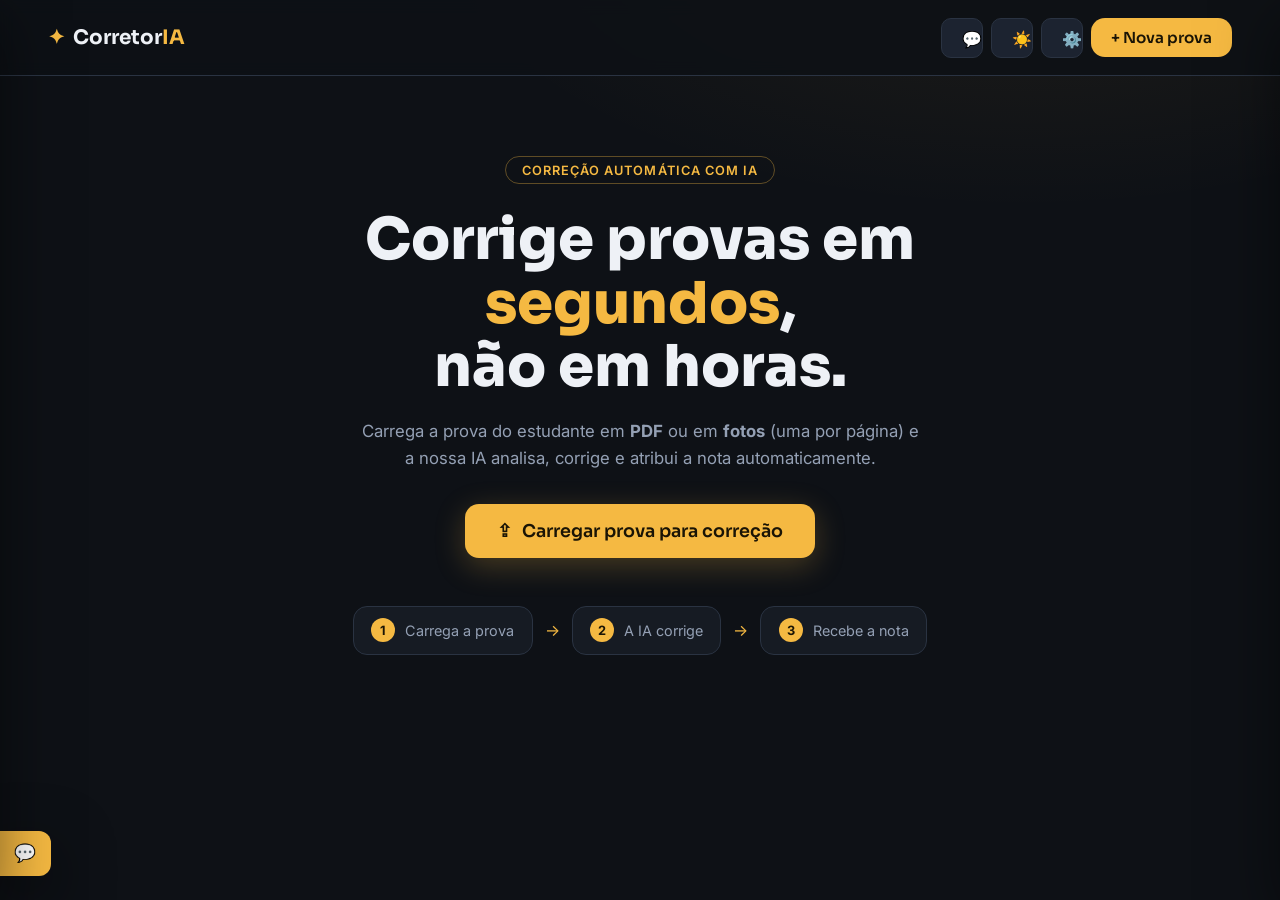
==== frontend/index.html @ 4a0c6967 "N\ao funcional" ====
<!DOCTYPE html>
<html lang="pt-BR" data-theme="dark">
<head>
<meta charset="UTF-8" />
<meta name="viewport" content="width=device-width, initial-scale=1.0" />
<title>CorretorIA — Correção de Provas com Inteligência Artificial</title>
<meta name="description" content="Sistema web com IA para correção automática de provas. Carrega provas em PDF ou fotos e recebe a correção." />
<link rel="preconnect" href="https://fonts.googleapis.com" />
<link rel="preconnect" href="https://fonts.gstatic.com" crossorigin />
<link href="https://fonts.googleapis.com/css2?family=Sora:wght@400;600;700;800&family=Inter:wght@400;500;600&display=swap" rel="stylesheet" />
<link rel="stylesheet" href="css/style.css" />
</head>
<body>

<!-- ===== CABEÇALHO ===== -->
<header class="topo">
	<div class="topo__logo">
	<span class="topo__icone">✦</span>
	<span>Corretor<strong>IA</strong></span>
	</div>
	<div class="topo__acoes">
	<button class="btn btn--icone" id="btnChat" aria-label="Abrir chat com a IA" title="Chat com a IA">💬</button>
	<button
		class="btn btn--icone"
		id="btnTema"
		aria-label="Activar modo claro"
		title="Modo claro"
		>
		☀️
	</button>

	<button class="btn btn--icone" id="btnConfig" aria-label="Abrir configurações" title="Configurações">⚙️</button>
	<button class="btn btn--primario" id="btnAbrirModalTopo">+ Nova prova</button>
	</div>
</header>


<!-- ===== HERO ===== -->
<main class="container">
	<section class="hero">
	<span class="hero__tag">Correção automática com IA</span>
	<h1>Corrige provas em <em>segundos</em>,<br />não em horas.</h1>
	<p>
		Carrega a prova do estudante em <strong>PDF</strong> ou em <strong>fotos</strong>
		(uma por página) e a nossa IA analisa, corrige e atribui a nota automaticamente.
	</p>
	<button class="btn btn--grande" id="btnAbrirModalHero">
		<span class="btn__icone">⇪</span> Carregar prova para correção
	</button>

	<div class="hero__passos">
		<div class="passo"><span>1</span> Carrega a prova</div>
		<div class="passo__seta">→</div>
		<div class="passo"><span>2</span> A IA corrige</div>
		<div class="passo__seta">→</div>
		<div class="passo"><span>3</span> Recebe a nota</div>
	</div>
	</section>

	<!-- ===== FILA DE PROVAS ===== -->
	<section class="fila" id="secFila" hidden>
	<div class="fila__topo">
		<h2>Provas em análise</h2>
		<button class="btn btn--pequeno" id="btnExportarTudo">⬇ Exportar tudo (CSV)</button>
	</div>
	<div class="fila__lista" id="listaProvas"></div>
	</section>

</main>

<!-- ===== MODAL (popup) DE CARREGAMENTO ===== -->
<div class="modal-overlay" id="modalOverlay" hidden>
	<div class="modal" role="dialog" aria-modal="true" aria-labelledby="modalTitulo">
	<button class="modal__fechar" id="btnFecharModal" aria-label="Fechar">✕</button>

	<h2 id="modalTitulo">Carregar prova</h2>
	<p class="modal__sub">Preenche os dados do estudante e anexa a prova.</p>

	<form id="formProva" novalidate>
		<!-- Dados do estudante -->
		<div class="campo">
		<label for="inputNome">Nome do estudante</label>
		<input type="text" id="inputNome" placeholder="Ex.: Bruno Sebastião" maxlength="100" required />
		<small class="campo__erro" data-erro="nome"></small>
		</div>

		<div class="campo">
		<label for="inputNumero">Número de estudante</label>
		<input type="text" id="inputNumero" placeholder="Ex.: 2026-0042" maxlength="20" required />
		<small class="campo__erro" data-erro="numero"></small>
		</div>

		<!-- Escolha do tipo de ficheiro -->
		<div class="campo">
		<span class="campo__rotulo">Formato da prova</span>
		<div class="tipo-toggle" role="radiogroup">
			<label class="tipo-toggle__opcao">
			<input type="radio" name="tipoFicheiro" value="pdf" checked />
			<span>📄 PDF</span>
			</label>
			<label class="tipo-toggle__opcao">
			<input type="radio" name="tipoFicheiro" value="foto" />
			<span>📷 Fotos</span>
			</label>
		</div>
		</div>

		<!-- Zona de upload -->
		<div class="dropzone" id="dropzone">

			<!-- Input normal -->
			<input
				type="file"
				id="inputFicheiro"
				accept="application/pdf"
				hidden
			/>

			<!-- Input da câmera -->
			<input
				type="file"
				id="inputCamera"
				accept="image/*"
				capture="environment"
				hidden
			/>

			<div class="dropzone__conteudo" id="dropzoneConteudo">

				<span class="dropzone__icone">⇪</span>

				<p id="dropzoneTexto">
					Arrasta o PDF aqui ou <u>clica para escolher</u>
				</p>

				<small id="dropzoneAjuda">1 ficheiro PDF</small>

			</div>

		</div>
		<small class="campo__erro" data-erro="ficheiro"></small>

		<!-- Pré-visualização das fotos -->
		<div class="preview-fotos" id="previewFotos"></div>

		<button type="submit" class="btn btn--primario btn--largo" id="btnSubmeter">
		Enviar para correção
		</button>
	</form>
	</div>
</div>

<!-- ===== PAINEL LATERAL ESQUERDO: CHAT COM A IA ===== -->
<aside class="chat" id="painelChat" aria-label="Chat com a IA">
	<div class="chat__topo">
	<h3>💬 Assistente IA</h3>
	<button class="chat__fechar" id="btnFecharChat" aria-label="Ocultar chat">✕</button>
	</div>
	<div class="chat__mensagens" id="chatMensagens">
	<div class="msg msg--ia">Olá! Posso ajudar-te a definir critérios, explicar notas ou rever correções. O que precisas?</div>
	</div>
	<form class="chat__form" id="chatForm">
	<input type="text" id="chatInput" placeholder="Escreve a tua mensagem…" autocomplete="off" />
	<button type="submit" class="btn btn--primario" aria-label="Enviar">➤</button>
	</form>
</aside>
<button class="chat__abrir" id="btnAbrirChat" aria-label="Mostrar chat">💬</button>

<!-- ===== PAINEL LATERAL DIREITO: CONFIGURAÇÕES ===== -->
<aside class="config" id="painelConfig" aria-label="Configurações de avaliação">
	<div class="config__topo">
	<h3>⚙️ Configurações</h3>
	<button class="config__fechar" id="btnFecharConfig" aria-label="Fechar configurações">✕</button>
	</div>

	<div class="config__grupo">
	<label for="selRigor">Nível de rigorosidade</label>
	<select id="selRigor">
		<option value="flexivel">Flexível — valoriza o raciocínio</option>
		<option value="equilibrado" selected>Equilibrado — padrão</option>
		<option value="rigoroso">Rigoroso — exige precisão</option>
		<option value="muito-rigoroso">Muito rigoroso — sem margem</option>
	</select>
	</div>

	<div class="config__grupo">
	<label for="rangeTolerancia">Tolerância a erros ortográficos: <strong id="valTolerancia">30%</strong></label>
	<input type="range" id="rangeTolerancia" min="0" max="100" step="5" value="30" />
	</div>

	<div class="config__grupo">
	<label for="inputNotaMax">Nota máxima</label>
	<input type="number" id="inputNotaMax" min="5" max="100" value="20" />
	</div>

	<div class="config__grupo">
	<span class="config__rotulo">Métricas avaliadas</span>
	<label class="check"><input type="checkbox" data-metrica="conteudo" checked /> Correção do conteúdo</label>
	<label class="check"><input type="checkbox" data-metrica="raciocinio" checked /> Raciocínio e método</label>
	<label class="check"><input type="checkbox" data-metrica="organizacao" /> Organização e estrutura</label>
	<label class="check"><input type="checkbox" data-metrica="ortografia" /> Ortografia e gramática</label>
	<label class="check"><input type="checkbox" data-metrica="caligrafia" /> Legibilidade da caligrafia</label>
	</div>

	<div class="config__grupo">
	<label for="txtCriterios">Critérios adicionais para a IA</label>
	<textarea id="txtCriterios" rows="3" placeholder="Ex.: penalizar respostas sem justificação."></textarea>
	</div>

	<button class="btn btn--primario btn--largo" id="btnGuardarConfig">Guardar configurações</button>
</aside>

<div class="painel-overlay" id="painelOverlay" hidden></div>

<!-- Notificações -->
<div class="toast" id="toast" hidden></div>

<script src="js/app.js"></script>

</body>
</html>
---- frontend/css/style.css ----
/* ============================================================
   CorretorIA — Folha de estilos
   Tema escuro/claro, acento âmbar, tipografia Sora + Inter
   ============================================================ */

/* ============================================================
   TEMA PADRÃO — DARK
   ============================================================ */

:root {
  --fundo: #0e1116;
  --fundo-2: #161b23;
  --superficie: #1c2330;
  --borda: #2a3342;
  --texto: #eef1f6;
  --texto-suave: #94a0b4;

  --acento: #f5b942;
  --acento-forte: #e09c1f;
  --acento-texto: #1a1405;

  --sucesso: #4ade80;
  --erro: #f87171;

  --brilho-fundo: rgba(245, 185, 66, 0.08);
  --topo-fundo: rgba(14, 17, 22, 0.85);
  --overlay: rgba(5, 8, 12, 0.7);
  --overlay-painel: rgba(0, 0, 0, 0.5);

  --raio: 14px;
  --sombra: 0 20px 60px rgba(0, 0, 0, 0.5);

  --transicao: 0.25s cubic-bezier(0.4, 0, 0.2, 1);
}


/* ============================================================
   TEMA — LIGHT
   ============================================================ */

[data-theme="light"] {
  --fundo: #f5f6f8;
  --fundo-2: #ffffff;
  --superficie: #eef0f4;
  --borda: #d8dce4;
  --texto: #171a21;
  --texto-suave: #667085;

  --acento: #c98200;
  --acento-forte: #a96800;
  --acento-texto: #ffffff;

  --sucesso: #16a34a;
  --erro: #dc2626;

  --brilho-fundo: rgba(245, 185, 66, 0.12);
  --topo-fundo: rgba(255, 255, 255, 0.85);
  --overlay: rgba(20, 24, 30, 0.45);
  --overlay-painel: rgba(0, 0, 0, 0.25);

  --sombra: 0 20px 60px rgba(0, 0, 0, 0.12);
}


/* ============================================================
   RESET
   ============================================================ */

* {
  margin: 0;
  padding: 0;
  box-sizing: border-box;
}


/* ============================================================
   BODY
   ============================================================ */

body {
  font-family: "Inter", system-ui, sans-serif;

  background:
    radial-gradient(
      1000px 500px at 80% -10%,
      var(--brilho-fundo),
      transparent 60%
    ),
    var(--fundo);

  color: var(--texto);
  min-height: 100vh;

  transition:
    background-color var(--transicao),
    color var(--transicao);
}

h1,
h2,
h3 {
  font-family: "Sora", sans-serif;
}


/* ============================================================
   CABEÇALHO
   ============================================================ */

.topo {
  display: flex;
  justify-content: space-between;
  align-items: center;

  padding: 1.1rem clamp(1rem, 5vw, 3rem);

  border-bottom: 1px solid var(--borda);

  backdrop-filter: blur(8px);

  position: sticky;
  top: 0;

  background: var(--topo-fundo);

  z-index: 10;

  transition:
    background-color var(--transicao),
    border-color var(--transicao);
}

.topo__logo {
  font-family: "Sora", sans-serif;
  font-size: 1.25rem;
  font-weight: 700;

  display: flex;
  align-items: center;

  gap: 0.5rem;
}

.topo__icone {
  color: var(--acento);
}

.topo__logo strong {
  color: var(--acento);
}


/* ============================================================
   BOTÕES
   ============================================================ */

.btn {
  font-family: "Sora", sans-serif;
  font-weight: 600;

  border: none;
  border-radius: var(--raio);

  cursor: pointer;

  padding: 0.65rem 1.25rem;

  font-size: 0.95rem;

  transition: var(--transicao);
}

.btn--primario {
  background: var(--acento);
  color: var(--acento-texto);
}

.btn--primario:hover {
  background: var(--acento-forte);
  transform: translateY(-2px);
}

.btn--grande {
  background: var(--acento);
  color: var(--acento-texto);

  font-size: 1.1rem;

  padding: 1rem 2rem;

  display: inline-flex;
  align-items: center;

  gap: 0.6rem;

  margin-top: 2rem;

  box-shadow: 0 8px 30px rgba(245, 185, 66, 0.25);
}

.btn--grande:hover {
  background: var(--acento-forte);
  transform: translateY(-3px);
}

.btn--largo {
  width: 100%;
  padding: 0.9rem;
  font-size: 1rem;
  margin-top: 1rem;
}

.btn:disabled {
  opacity: 0.5;
  cursor: not-allowed;
  transform: none;
}


/* ============================================================
   HERO
   ============================================================ */

.container {
  max-width: 860px;
  margin: 0 auto;
  padding: 0 1.25rem;
}

.hero {
  text-align: center;
  padding: 5rem 0 3rem;
}

.hero__tag {
  display: inline-block;

  font-size: 0.8rem;
  font-weight: 600;

  letter-spacing: 0.08em;
  text-transform: uppercase;

  color: var(--acento);

  border: 1px solid rgba(245, 185, 66, 0.35);
  border-radius: 999px;

  padding: 0.35rem 1rem;

  margin-bottom: 1.5rem;
}

.hero h1 {
  font-size: clamp(2.2rem, 6vw, 3.6rem);
  font-weight: 800;
  line-height: 1.1;
}

.hero h1 em {
  font-style: normal;
  color: var(--acento);
}

.hero p {
  color: var(--texto-suave);

  max-width: 560px;

  margin: 1.25rem auto 0;

  font-size: 1.05rem;
  line-height: 1.6;
}

.hero__passos {
  display: flex;
  justify-content: center;
  align-items: center;

  gap: 0.75rem;

  margin-top: 3rem;

  flex-wrap: wrap;
}

.passo {
  background: var(--fundo-2);

  border: 1px solid var(--borda);
  border-radius: var(--raio);

  padding: 0.7rem 1.1rem;

  font-size: 0.9rem;

  color: var(--texto-suave);

  display: flex;
  align-items: center;

  gap: 0.6rem;
}

.passo span {
  background: var(--acento);
  color: var(--acento-texto);

  font-weight: 700;

  width: 1.5rem;
  height: 1.5rem;

  border-radius: 50%;

  display: grid;
  place-items: center;

  font-size: 0.8rem;
}

.passo__seta {
  color: var(--acento);
}


/* ============================================================
   FILA DE PROVAS
   ============================================================ */

.fila {
  padding: 2rem 0 5rem;
}

.fila h2 {
  margin-bottom: 1.25rem;
  font-size: 1.4rem;
}

.fila__lista {
  display: grid;
  gap: 1rem;
}

.prova-card {
  background: var(--fundo-2);

  border: 1px solid var(--borda);
  border-radius: var(--raio);

  padding: 1.1rem 1.25rem;

  display: flex;
  align-items: center;

  gap: 1rem;

  animation: entrar 0.4s ease both;

  flex-wrap: wrap;
}

@keyframes entrar {
  from {
    opacity: 0;
    transform: translateY(12px);
  }

  to {
    opacity: 1;
    transform: translateY(0);
  }
}

.prova-card__icone {
  font-size: 1.6rem;

  background: var(--superficie);

  border-radius: 12px;

  width: 3.2rem;
  height: 3.2rem;

  display: grid;
  place-items: center;

  flex-shrink: 0;
}

.prova-card__info {
  flex: 1;
  min-width: 0;
}

.prova-card__nome {
  font-weight: 600;
}

.prova-card__meta {
  font-size: 0.82rem;

  color: var(--texto-suave);

  margin-top: 0.2rem;
}

.prova-card__estado {
  font-size: 0.8rem;
  font-weight: 600;

  padding: 0.35rem 0.9rem;

  border-radius: 999px;

  white-space: nowrap;
}

.estado--analise {
  background: rgba(245, 185, 66, 0.15);
  color: var(--acento);
}

.estado--concluido {
  background: rgba(74, 222, 128, 0.12);
  color: var(--sucesso);
}


/* ============================================================
   MODAL
   ============================================================ */

.modal-overlay {
  position: fixed;
  inset: 0;

  background: var(--overlay);

  backdrop-filter: blur(6px);

  display: grid;
  place-items: center;

  padding: 1rem;

  z-index: 100;

  animation: fadeIn 0.25s ease;
}

@keyframes fadeIn {
  from {
    opacity: 0;
  }
}

.modal {
  background: var(--fundo-2);

  border: 1px solid var(--borda);
  border-radius: 20px;

  box-shadow: var(--sombra);

  width: 100%;
  max-width: 480px;

  max-height: 90vh;

  overflow-y: auto;

  padding: 2rem;

  position: relative;

  animation:
    subir 0.3s cubic-bezier(0.34, 1.4, 0.64, 1) both;
}

@keyframes subir {
  from {
    opacity: 0;
    transform: translateY(24px) scale(0.97);
  }

  to {
    opacity: 1;
    transform: translateY(0) scale(1);
  }
}

.modal__fechar {
  position: absolute;

  top: 1rem;
  right: 1rem;

  background: var(--superficie);

  border: 1px solid var(--borda);

  color: var(--texto-suave);

  width: 2rem;
  height: 2rem;

  border-radius: 8px;

  cursor: pointer;

  transition: var(--transicao);
}

.modal__fechar:hover {
  color: var(--texto);
  border-color: var(--texto-suave);
}

.modal h2 {
  font-size: 1.4rem;
}

.modal__sub {
  color: var(--texto-suave);

  font-size: 0.9rem;

  margin: 0.4rem 0 1.5rem;
}


/* ============================================================
   CAMPOS
   ============================================================ */

.campo {
  margin-bottom: 1.1rem;
}

.campo label,
.campo__rotulo {
  display: block;

  font-size: 0.85rem;
  font-weight: 600;

  margin-bottom: 0.4rem;
}

.campo input[type="text"] {
  width: 100%;

  background: var(--superficie);

  border: 1px solid var(--borda);
  border-radius: 10px;

  color: var(--texto);

  padding: 0.75rem 1rem;

  font-size: 0.95rem;

  font-family: inherit;

  transition: var(--transicao);
}

.campo input:focus {
  outline: none;

  border-color: var(--acento);

  box-shadow:
    0 0 0 3px rgba(245, 185, 66, 0.15);
}

.campo input.invalido {
  border-color: var(--erro);
}

.campo__erro {
  display: block;

  color: var(--erro);

  font-size: 0.78rem;

  margin-top: 0.3rem;

  min-height: 1em;
}


/* ============================================================
   TOGGLE PDF / FOTOS
   ============================================================ */

.tipo-toggle {
  display: grid;

  grid-template-columns: 1fr 1fr;

  gap: 0.6rem;
}

.tipo-toggle__opcao input {
  position: absolute;
  opacity: 0;
}

.tipo-toggle__opcao span {
  display: flex;

  align-items: center;
  justify-content: center;

  gap: 0.4rem;

  padding: 0.7rem;

  border: 1px solid var(--borda);
  border-radius: 10px;

  background: var(--superficie);

  cursor: pointer;

  font-size: 0.9rem;
  font-weight: 600;

  color: var(--texto-suave);

  transition: var(--transicao);
}

.tipo-toggle__opcao input:checked + span {
  border-color: var(--acento);

  color: var(--acento);

  background: rgba(245, 185, 66, 0.1);
}


/* ============================================================
   DROPZONE
   ============================================================ */

.dropzone {
  border: 2px dashed var(--borda);

  border-radius: var(--raio);

  padding: 1.75rem 1rem;

  text-align: center;

  cursor: pointer;

  transition: var(--transicao);

  margin-bottom: 0.3rem;
}

.dropzone:hover,
.dropzone.arrastar {
  border-color: var(--acento);

  background: rgba(245, 185, 66, 0.06);
}

.dropzone__icone {
  font-size: 1.8rem;

  display: block;

  margin-bottom: 0.5rem;

  color: var(--acento);
}

.dropzone p {
  font-size: 0.92rem;
}

.dropzone small {
  color: var(--texto-suave);

  font-size: 0.78rem;
}

.dropzone__opcoes {
  display: flex;
  justify-content: center;
  gap: 1rem;
  width: 100%;
}

.dropzone__opcao {
  flex: 1;
  max-width: 220px;

  border: 1px dashed var(--borda);
  border-radius: var(--raio);

  padding: 1.25rem 1rem;

  text-align: center;
  cursor: pointer;

  transition: var(--transicao);
}

.dropzone__opcao:hover {
  border-color: var(--acento);
  background: rgba(245, 185, 66, 0.06);
}

.dropzone__opcao .dropzone__icone {
  margin-bottom: 0.5rem;
}

.dropzone__opcao p {
  margin: 0;
  font-size: 0.92rem;
}

.dropzone__opcao small {
  display: block;
  margin-top: 0.3rem;
  color: var(--texto-suave);
  font-size: 0.78rem;
}

@media (max-width: 500px) {
  .dropzone__opcoes {
    flex-direction: column;
    align-items: center;
  }

  .dropzone__opcao {
    width: 100%;
    max-width: none;
  }
}


/* ============================================================
   PRÉ-VISUALIZAÇÃO DAS FOTOS
   ============================================================ */

.preview-fotos {
  display: grid;

  grid-template-columns:
    repeat(auto-fill, minmax(80px, 1fr));

  gap: 0.6rem;

  margin-top: 0.9rem;
}

.preview-fotos__item {
  position: relative;

  border-radius: 10px;

  overflow: hidden;

  border: 1px solid var(--borda);

  aspect-ratio: 3 / 4;
}

.preview-fotos__item img {
  width: 100%;
  height: 100%;

  object-fit: cover;
}

.preview-fotos__remover {
  position: absolute;

  top: 4px;
  right: 4px;

  background: rgba(0, 0, 0, 0.7);

  color: #fff;

  border: none;

  width: 1.4rem;
  height: 1.4rem;

  border-radius: 6px;

  cursor: pointer;

  font-size: 0.75rem;
}


/* ============================================================
   TOAST
   ============================================================ */

.toast {
  position: fixed;

  bottom: 1.5rem;
  left: 50%;

  transform: translateX(-50%);

  background: var(--superficie);

  border: 1px solid var(--acento);

  color: var(--texto);

  border-radius: 12px;

  padding: 0.85rem 1.5rem;

  font-size: 0.9rem;
  font-weight: 600;

  box-shadow: var(--sombra);

  z-index: 200;

  animation: subir 0.3s ease both;
}


/* ============================================================
   PAINÉIS LATERAIS
   Chat (esquerda) e Configurações (direita)
   ============================================================ */

.topo__acoes {
  display: flex;

  align-items: center;

  gap: 0.5rem;
}

.btn--icone {
  background: var(--superficie);

  border: 1px solid var(--borda);

  color: var(--texto);

  width: 2.5rem;
  height: 2.5rem;

  border-radius: 10px;

  font-size: 1rem;

  cursor: pointer;

  transition: var(--transicao);
}

.btn--icone:hover {
  border-color: var(--acento);

  transform: translateY(-1px);
}


/* ============================================================
   OVERLAY
   ============================================================ */

.painel-overlay {
  position: fixed;

  inset: 0;

  background: var(--overlay-painel);

  z-index: 140;
}


/* ============================================================
   CHAT LATERAL ESQUERDO
   ============================================================ */

.chat {
  position: fixed;

  top: 0;
  left: 0;

  width: 330px;
  max-width: 88vw;

  height: 100vh;

  background: var(--fundo-2);

  border-right: 1px solid var(--borda);

  display: flex;

  flex-direction: column;

  z-index: 150;

  transform: translateX(-100%);

  transition: transform var(--transicao);

  box-shadow: var(--sombra);
}

.chat.aberto {
  transform: translateX(0);
}

.chat__topo {
  display: flex;

  align-items: center;

  justify-content: space-between;

  padding: 1rem 1.1rem;

  border-bottom: 1px solid var(--borda);
}

.chat__topo h3 {
  font-size: 1rem;
}

.chat__fechar,
.config__fechar {
  background: none;

  border: none;

  color: var(--texto-suave);

  font-size: 1rem;

  cursor: pointer;
}

.chat__fechar:hover,
.config__fechar:hover {
  color: var(--acento);
}

.chat__mensagens {
  flex: 1;

  overflow-y: auto;

  padding: 1rem;

  display: flex;

  flex-direction: column;

  gap: 0.65rem;
}

.msg {
  max-width: 90%;

  padding: 0.65rem 0.85rem;

  border-radius: 12px;

  font-size: 0.87rem;

  line-height: 1.45;

  white-space: pre-wrap;
}

.msg--ia {
  background: var(--superficie);

  border: 1px solid var(--borda);

  align-self: flex-start;
}

.msg--eu {
  background: var(--acento);

  color: var(--acento-texto);

  align-self: flex-end;

  font-weight: 500;
}

.msg--escrever {
  color: var(--texto-suave);

  font-style: italic;
}

.chat__form {
  display: flex;

  gap: 0.5rem;

  padding: 0.85rem;

  border-top: 1px solid var(--borda);
}

.chat__form input {
  flex: 1;

  background: var(--superficie);

  border: 1px solid var(--borda);

  border-radius: 10px;

  color: var(--texto);

  padding: 0.6rem 0.8rem;

  font-family: inherit;

  font-size: 0.88rem;
}

.chat__form input:focus {
  outline: none;

  border-color: var(--acento);
}

.chat__form .btn {
  padding: 0.6rem 0.9rem;
}

.chat__abrir {
  position: fixed;

  left: 0;
  bottom: 1.5rem;

  background: var(--acento);

  color: var(--acento-texto);

  border: none;

  border-radius: 0 12px 12px 0;

  padding: 0.75rem 0.9rem;

  font-size: 1.1rem;

  cursor: pointer;

  z-index: 130;

  box-shadow: var(--sombra);
}

.chat__abrir[hidden] {
  display: none;
}


/* ============================================================
   CONFIGURAÇÕES — DIREITA
   ============================================================ */

.config {
  position: fixed;

  top: 0;
  right: 0;

  width: 350px;
  max-width: 90vw;

  height: 100vh;

  overflow-y: auto;

  background: var(--fundo-2);

  border-left: 1px solid var(--borda);

  padding: 1.1rem;

  z-index: 150;

  transform: translateX(100%);

  transition: transform var(--transicao);

  box-shadow: var(--sombra);
}

.config.aberto {
  transform: translateX(0);
}

.config__topo {
  display: flex;

  align-items: center;

  justify-content: space-between;

  padding-bottom: 0.9rem;

  margin-bottom: 1rem;

  border-bottom: 1px solid var(--borda);
}

.config__topo h3 {
  font-size: 1rem;
}

.config__grupo {
  margin-bottom: 1.3rem;

  display: flex;

  flex-direction: column;

  gap: 0.5rem;
}

.config__grupo > label,
.config__rotulo {
  font-size: 0.83rem;

  color: var(--texto-suave);

  font-weight: 500;
}

.config select,
.config input[type="number"],
.config textarea {
  background: var(--superficie);

  border: 1px solid var(--borda);

  border-radius: 10px;

  color: var(--texto);

  padding: 0.6rem 0.75rem;

  font-family: inherit;

  font-size: 0.88rem;

  width: 100%;

  resize: vertical;
}

.config select:focus,
.config input:focus,
.config textarea:focus {
  outline: none;

  border-color: var(--acento);
}

.config input[type="range"] {
  width: 100%;

  accent-color: var(--acento);
}

.check {
  display: flex;

  align-items: center;

  gap: 0.55rem;

  font-size: 0.87rem;

  color: var(--texto);

  cursor: pointer;
}

.check input {
  accent-color: var(--acento);

  width: 1rem;
  height: 1rem;
}


/* ============================================================
   EXPORTAÇÃO DE RESULTADOS
   ============================================================ */

.fila__topo {
  display: flex;

  align-items: center;

  justify-content: space-between;

  gap: 1rem;

  flex-wrap: wrap;

  margin-bottom: 1rem;
}

.btn--pequeno {
  background: var(--superficie);

  border: 1px solid var(--borda);

  color: var(--texto);

  border-radius: 9px;

  padding: 0.4rem 0.7rem;

  font-size: 0.78rem;

  font-weight: 600;

  cursor: pointer;

  transition: var(--transicao);
}

.btn--pequeno:hover {
  border-color: var(--acento);

  color: var(--acento);
}

.prova-card__acoes {
  display: flex;

  gap: 0.45rem;

  width: 100%;

  justify-content: flex-end;

  margin-top: 0.7rem;
}


/* ============================================================
   RESPONSIVO
   ============================================================ */

@media (max-width: 560px) {
  .modal {
    padding: 1.5rem 1.25rem;
  }

  .hero {
    padding: 3rem 0 2rem;
  }

  .prova-card {
    flex-wrap: wrap;
  }
}

@media (min-width: 1100px) {
  .painel-overlay {
    display: none;
  }
}


/* ============================================================
   HIDDEN
   ============================================================ */

[hidden] {
  display: none !important;
}


/* ============================================================
   OPÇÕES DE FOTO
   ============================================================ */

.foto-opcoes {
  display: grid;
  grid-template-columns: repeat(2, minmax(0, 1fr));
  gap: 12px;
  margin-top: 12px;
}

.foto-opcoes[hidden] {
  display: none;
}


/* Cada caixa */

.foto-opcao {
  border: 1px solid #d9dee8;
  background: #fff;
  border-radius: 14px;
  padding: 18px 14px;

  display: flex;
  flex-direction: column;
  align-items: center;
  justify-content: center;

  gap: 6px;

  cursor: pointer;

  transition:
    transform .2s ease,
    border-color .2s ease,
    background .2s ease,
    box-shadow .2s ease;
}

.foto-opcao:hover {
  border-color: #4f46e5;
  background: #f8f7ff;

  transform: translateY(-2px);

  box-shadow:
    0 8px 20px rgba(79, 70, 229, .12);
}

.foto-opcao:active {
  transform: translateY(0);
}


/* Ícone */

.foto-opcao__icone {
  font-size: 30px;
  line-height: 1;
}


/* Título */

.foto-opcao strong {
  font-size: 14px;
  color: #20242c;
}


/* Descrição */

.foto-opcao small {
  font-size: 12px;
  color: #737987;
}


/* ============================================================
   PREVIEW DAS FOTOS
   ============================================================ */

.preview-fotos {
  display: grid;

  grid-template-columns:
    repeat(auto-fill, minmax(110px, 1fr));

  gap: 10px;

  margin-top: 15px;
}


/* Cada foto */

.preview-fotos__item {
  position: relative;

  aspect-ratio: 3 / 4;

  overflow: hidden;

  border-radius: 10px;

  background: #f1f3f7;

  border: 1px solid #e0e3e9;
}


/* Imagem */

.preview-fotos__item img {
  width: 100%;
  height: 100%;

  object-fit: cover;

  display: block;
}


/* Botão remover */

.preview-fotos__remover {
  position: absolute;

  top: 6px;
  right: 6px;

  width: 28px;
  height: 28px;

  border: 0;
  border-radius: 50%;

  background: rgba(0, 0, 0, .7);
  color: #fff;

  cursor: pointer;

  display: flex;
  align-items: center;
  justify-content: center;

  font-size: 14px;
}

.preview-fotos__remover:hover {
  background: #dc2626;
}


/* ============================================================
   MOBILE
   ============================================================ */

@media (max-width: 500px) {

  .foto-opcoes {
    grid-template-columns: 1fr;
  }

  .foto-opcao {
    min-height: 90px;
  }

}
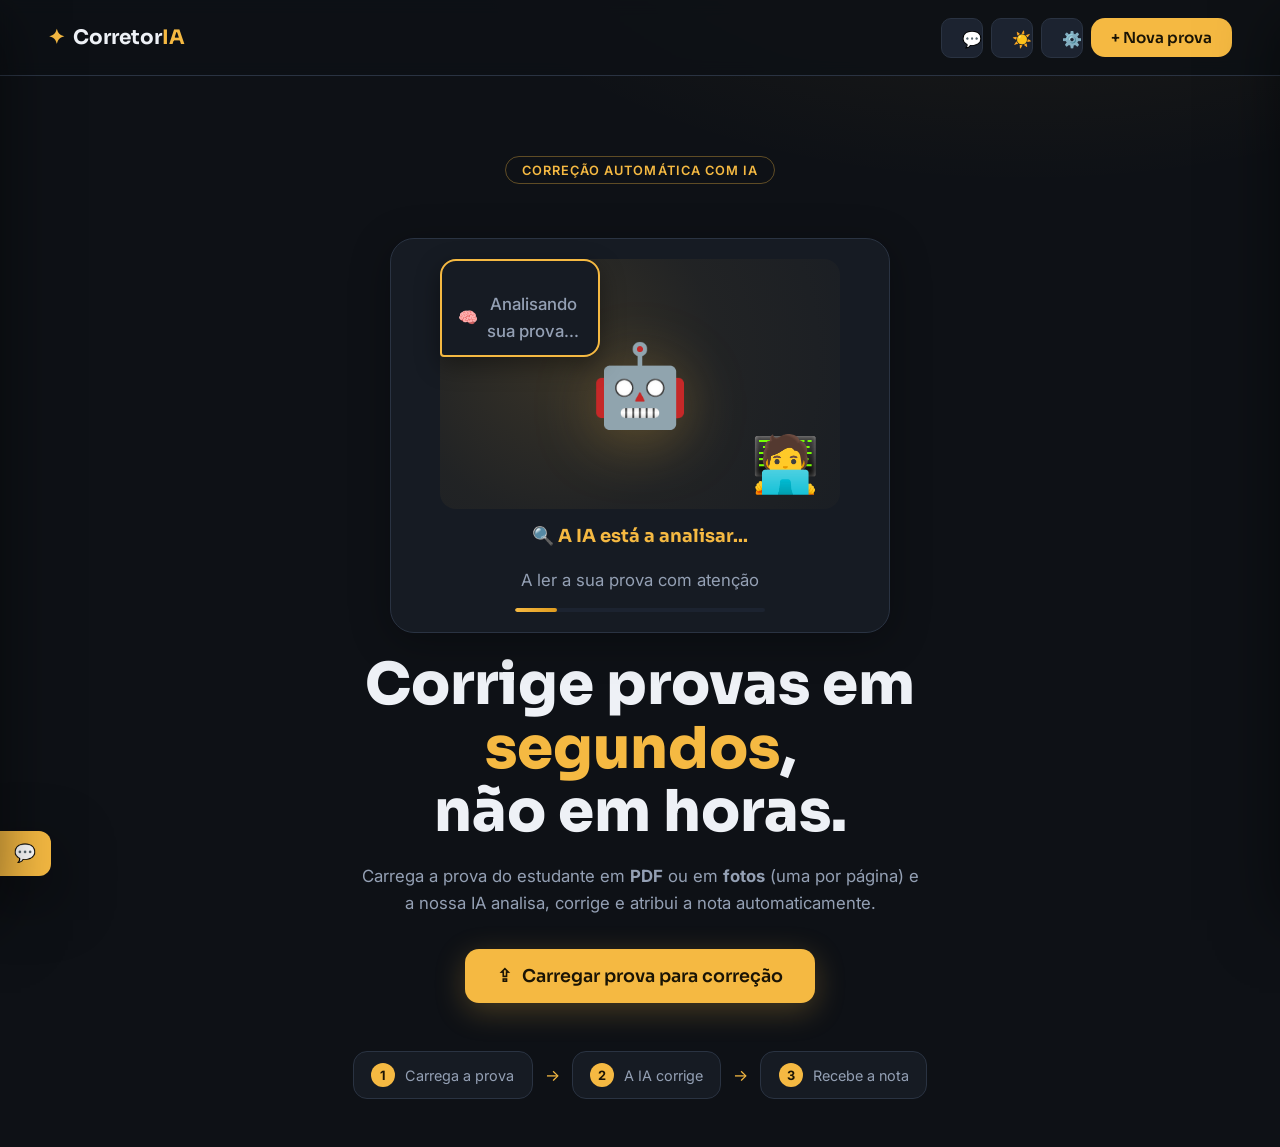
==== commit 6cf3d7b9: "Add animations in front" ====
--- a/frontend/index.html
+++ b/frontend/index.html
@@ -9,6 +9,9 @@
 <link rel="preconnect" href="https://fonts.gstatic.com" crossorigin />
 <link href="https://fonts.googleapis.com/css2?family=Sora:wght@400;600;700;800&family=Inter:wght@400;500;600&display=swap" rel="stylesheet" />
 <link rel="stylesheet" href="css/style.css" />
+<link rel="stylesheet" href="./css/animacao-ia.css" />
+<script src="./js/animacao-ia.js"></script>
+
 </head>
 <body>
 
@@ -39,6 +42,9 @@
 <main class="container">
 	<section class="hero">
 	<span class="hero__tag">Correção automática com IA</span>
+	<div id="animacaoContainer">
+		<!-- Aqui será injetada a animação -->
+    </div>
 	<h1>Corrige provas em <em>segundos</em>,<br />não em horas.</h1>
 	<p>
 		Carrega a prova do estudante em <strong>PDF</strong> ou em <strong>fotos</strong>
@@ -108,36 +114,83 @@
 		<!-- Zona de upload -->
 		<div class="dropzone" id="dropzone">
 
-			<!-- Input normal -->
-			<input
-				type="file"
-				id="inputFicheiro"
-				accept="application/pdf"
-				hidden
-			/>
-
-			<!-- Input da câmera -->
-			<input
-				type="file"
-				id="inputCamera"
-				accept="image/*"
-				capture="environment"
-				hidden
-			/>
-
-			<div class="dropzone__conteudo" id="dropzoneConteudo">
-
-				<span class="dropzone__icone">⇪</span>
-
-				<p id="dropzoneTexto">
-					Arrasta o PDF aqui ou <u>clica para escolher</u>
-				</p>
-
-				<small id="dropzoneAjuda">1 ficheiro PDF</small>
-
-			</div>
-
-		</div>
+    <input
+        type="file"
+        id="inputFicheiro"
+        accept="application/pdf"
+        hidden
+    />
+
+    <input
+        type="file"
+        id="inputCamera"
+        accept="image/*"
+        capture="environment"
+        hidden
+    />
+
+    <!-- MODO PDF -->
+    <div class="dropzone__conteudo" id="dropzonePdf">
+
+        <span class="dropzone__icone">⇪</span>
+
+        <p id="dropzoneTextoPdf">
+            Arrasta o PDF aqui ou <u>clica para escolher</u>
+        </p>
+
+        <small id="dropzoneAjudaPdf">
+            1 ficheiro PDF
+        </small>
+
+    </div>
+
+
+    <!-- MODO FOTOS -->
+    <div class="dropzone__conteudo dropzone__fotos" id="dropzoneFotos">
+
+        <div class="dropzone__opcoes">
+
+            <!-- UPLOAD -->
+            <div class="dropzone__opcao" id="opcaoUpload">
+
+                <span class="dropzone__icone">⇪</span>
+
+                <p>
+                    <strong>Carregar fotos</strong>
+                </p>
+
+                <small>
+                    Escolher da galeria
+                </small>
+
+            </div>
+
+
+            <!-- CÂMERA -->
+            <div class="dropzone__opcao" id="opcaoCamera">
+
+                <span class="dropzone__icone">📷</span>
+
+                <p>
+                    <strong>Tirar foto</strong>
+                </p>
+
+                <small>
+                    Abrir câmera
+                </small>
+
+            </div>
+
+        </div>
+
+        <small class="dropzone__ajuda" id="dropzoneAjudaFotos">
+            Várias fotos — uma por página da prova
+        </small>
+
+    </div>
+
+</div>
+
 		<small class="campo__erro" data-erro="ficheiro"></small>
 
 		<!-- Pré-visualização das fotos -->
@@ -207,6 +260,63 @@
 	<textarea id="txtCriterios" rows="3" placeholder="Ex.: penalizar respostas sem justificação."></textarea>
 	</div>
 
+	<!-- ===== CHAVE DE CORREÇÃO (GABARITO) ===== -->
+	<div class="config__grupo">
+	<span class="config__rotulo">Chave de correção (gabarito) — opcional</span>
+	<p class="config__ajuda-texto">Carrega o gabarito para a IA comparar as respostas. Aceita PDF, foto da galeria ou foto tirada na hora.</p>
+
+	<div class="tipo-toggle tipo-toggle--compacto" role="radiogroup" aria-label="Formato da chave">
+		<label class="tipo-toggle__opcao">
+		<input type="radio" name="tipoFicheiroChave" value="pdf" checked />
+		<span>📄 PDF</span>
+		</label>
+		<label class="tipo-toggle__opcao">
+		<input type="radio" name="tipoFicheiroChave" value="foto" />
+		<span>📷 Fotos</span>
+		</label>
+	</div>
+
+	<div class="dropzone dropzone--compacta" id="dropzoneChave">
+
+		<input type="file" id="inputFicheiroChave" accept="application/pdf" hidden />
+		<input type="file" id="inputCameraChave" accept="image/*" capture="environment" hidden />
+
+		<!-- MODO PDF -->
+		<div class="dropzone__conteudo" id="dropzonePdfChave">
+		<span class="dropzone__icone">⇪</span>
+		<p id="dropzoneTextoPdfChave">Arrasta o PDF da chave aqui ou <u>clica para escolher</u></p>
+		<small id="dropzoneAjudaPdfChave">1 ficheiro PDF</small>
+		</div>
+
+		<!-- MODO FOTOS -->
+		<div class="dropzone__conteudo dropzone__fotos" id="dropzoneFotosChave">
+		<div class="dropzone__opcoes">
+			<div class="dropzone__opcao" id="opcaoUploadChave">
+			<span class="dropzone__icone">⇪</span>
+			<p><strong>Carregar fotos</strong></p>
+			<small>Escolher da galeria</small>
+			</div>
+			<div class="dropzone__opcao" id="opcaoCameraChave">
+			<span class="dropzone__icone">📷</span>
+			<p><strong>Tirar foto</strong></p>
+			<small>Abrir câmera</small>
+			</div>
+		</div>
+		<small class="dropzone__ajuda" id="dropzoneAjudaFotosChave">Várias fotos — uma por página da chave</small>
+		</div>
+
+	</div>
+
+	<small class="campo__erro" data-erro="ficheiroChave"></small>
+
+	<div class="preview-fotos" id="previewFotosChave"></div>
+
+	<div class="config__chave-acoes" id="chaveAcoes" hidden>
+		<span class="config__chave-resumo" id="chaveResumo"></span>
+		<button type="button" class="btn btn--pequeno" id="btnRemoverChave">Remover chave</button>
+	</div>
+	</div>
+
 	<button class="btn btn--primario btn--largo" id="btnGuardarConfig">Guardar configurações</button>
 </aside>
 
@@ -216,6 +326,12 @@
 <div class="toast" id="toast" hidden></div>
 
 <script src="js/app.js"></script>
+    <script>
+        // Inicializa a animação no container
+        const container = document.getElementById('animacaoContainer');
+        const animacao = new AnimacaoIA(container);
+        animacao.iniciar();
+    </script>
 
 </body>
 </html>
--- a/frontend/css/style.css
+++ b/frontend/css/style.css
@@ -692,6 +692,12 @@
   font-size: 0.78rem;
 }
 
+/* Estado base: o modo Fotos só aparece quando o JS o activa
+   (evita os dois modos ficarem visíveis ao mesmo tempo) */
+.dropzone__fotos {
+  display: none;
+}
+
 .dropzone__opcoes {
   display: flex;
   justify-content: center;
@@ -1214,6 +1220,70 @@
 
 
 /* ============================================================
+   CHAVE DE CORREÇÃO (CONFIGURAÇÕES)
+   ============================================================ */
+
+.config__ajuda-texto {
+  font-size: 0.78rem;
+
+  color: var(--texto-suave);
+
+  line-height: 1.4;
+
+  margin-bottom: 0.2rem;
+}
+
+.tipo-toggle--compacto .tipo-toggle__opcao span {
+  padding: 0.5rem;
+
+  font-size: 0.82rem;
+}
+
+.dropzone--compacta {
+  padding: 1.1rem 0.75rem;
+}
+
+.dropzone--compacta .dropzone__opcao {
+  padding: 0.9rem 0.6rem;
+}
+
+.dropzone--compacta .preview-fotos {
+  margin-top: 0.6rem;
+}
+
+.config__chave-acoes {
+  display: flex;
+
+  align-items: center;
+
+  justify-content: space-between;
+
+  gap: 0.6rem;
+
+  margin-top: 0.6rem;
+
+  padding: 0.6rem 0.75rem;
+
+  background: var(--superficie);
+
+  border: 1px solid var(--borda);
+  border-radius: 10px;
+}
+
+.config__chave-resumo {
+  font-size: 0.8rem;
+
+  color: var(--texto);
+
+  overflow: hidden;
+
+  text-overflow: ellipsis;
+
+  white-space: nowrap;
+}
+
+
+/* ============================================================
    EXPORTAÇÃO DE RESULTADOS
    ============================================================ */
 
@@ -1460,6 +1530,102 @@
 
 
 /* ============================================================
+   CÂMERA NO DESKTOP (captura ao vivo)
+   ============================================================ */
+
+.camera-overlay {
+  position: fixed;
+  inset: 0;
+
+  z-index: 9999;
+
+  background: #000;
+
+  display: flex;
+  align-items: center;
+  justify-content: center;
+}
+
+.camera-overlay__video {
+  width: 100%;
+  height: 100%;
+
+  object-fit: cover;
+}
+
+.camera-overlay__barra {
+  position: fixed;
+
+  left: 0;
+  right: 0;
+  bottom: 0;
+
+  display: flex;
+  align-items: center;
+  justify-content: center;
+
+  gap: 1rem;
+
+  padding: 1.25rem 1rem calc(1.25rem + env(safe-area-inset-bottom, 0px));
+
+  background: linear-gradient(to top, rgba(0, 0, 0, 0.75), transparent);
+}
+
+.camera-overlay__contador {
+  color: #fff;
+
+  font-size: 0.85rem;
+  font-weight: 600;
+
+  background: rgba(0, 0, 0, 0.5);
+
+  padding: 0.4rem 0.8rem;
+
+  border-radius: 999px;
+}
+
+.camera-overlay__capturar {
+  background: #f5b942;
+  color: #1a1405;
+
+  border: none;
+  border-radius: 999px;
+
+  padding: 0.85rem 1.6rem;
+
+  font-size: 1rem;
+  font-weight: 700;
+
+  cursor: pointer;
+
+  box-shadow: 0 4px 20px rgba(0, 0, 0, 0.4);
+}
+
+.camera-overlay__capturar:hover {
+  background: #e09c1f;
+}
+
+.camera-overlay__fechar {
+  background: rgba(0, 0, 0, 0.6);
+  color: #fff;
+
+  border: none;
+  border-radius: 999px;
+
+  padding: 0.7rem 1.2rem;
+
+  font-size: 0.9rem;
+  font-weight: 600;
+
+  cursor: pointer;
+}
+
+.camera-overlay__fechar:hover {
+  background: rgba(0, 0, 0, 0.85);
+}
+
+
+/* ============================================================
    MOBILE
    ============================================================ */
 
@@ -1474,3 +1640,43 @@
   }
 
 }
+
+
+/* ============================================================
+   CENTRALIZAÇÃO DA ANIMAÇÃO IA
+   ============================================================ */
+
+/* Container principal da animação - centralização completa */
+#animacaoContainer {
+    display: flex;
+    justify-content: center;
+    align-items: center;
+    width: 100%;
+    max-width: 600px;
+    margin: 30px auto;
+    padding: 0 16px;
+    min-height: 320px;
+}
+
+/* Alternativa: Se quiser dentro do hero */
+.hero #animacaoContainer {
+    margin: 30px auto 20px;
+    justify-content: center;
+}
+
+/* Para mobile */
+@media (max-width: 768px) {
+    #animacaoContainer {
+        min-height: 280px;
+        margin: 20px auto;
+        padding: 0 12px;
+    }
+}
+
+@media (max-width: 480px) {
+    #animacaoContainer {
+        min-height: 240px;
+        margin: 15px auto;
+        padding: 0 8px;
+    }
+}
--- a/frontend/css/animacao-ia.css
+++ b/frontend/css/animacao-ia.css
@@ -0,0 +1,322 @@
+/* ============================================================
+   ANIMAÇÃO IA AJUDANDO HUMANO
+   ============================================================ */
+
+.animacao-wrapper {
+    max-width: 600px;
+    margin: 0 auto;
+    padding: 20px;
+    display: flex;
+    justify-content: center;
+    align-items: center;
+}
+
+.animacao-ia {
+    display: flex;
+    flex-direction: column;
+    align-items: center;
+    justify-content: center;
+    min-height: 350px;
+    width: 100%;
+    max-width: 500px;
+    padding: 20px;
+    position: relative;
+    border-radius: 24px;
+    background: var(--fundo-2, #161b23);
+    border: 1px solid var(--borda, #2a3342);
+    box-shadow: 0 8px 40px rgba(0, 0, 0, 0.3);
+    overflow: hidden;
+    transition: all var(--transicao, 0.3s ease);
+}
+
+.animacao-ia:hover {
+    border-color: var(--acento, #f5b942);
+    box-shadow: 0 8px 50px rgba(245, 185, 66, 0.15);
+}
+
+/* Cena principal */
+.animacao-ia__cena {
+    position: relative;
+    width: 100%;
+    max-width: 400px;
+    aspect-ratio: 16/10;
+    display: flex;
+    align-items: center;
+    justify-content: center;
+}
+
+/* Fundo com gradiente animado */
+.animacao-ia__fundo {
+    position: absolute;
+    inset: 0;
+    border-radius: 16px;
+    background: radial-gradient(circle at 30% 40%,
+        rgba(245, 185, 66, 0.15) 0%,
+        rgba(245, 185, 66, 0.05) 50%,
+        rgba(245, 185, 66, 0.02) 100%
+    );
+    animation: fundoPulsar 4s ease-in-out infinite;
+}
+
+@keyframes fundoPulsar {
+    0%, 100% { opacity: 0.6; transform: scale(1); }
+    50% { opacity: 1; transform: scale(1.03); }
+}
+
+/* Ícone da IA (Robô) */
+.animacao-ia__ia {
+    position: relative;
+    z-index: 2;
+    font-size: 80px;
+    animation: iaFlutuar 3s ease-in-out infinite;
+    filter: drop-shadow(0 10px 30px rgba(245, 185, 66, 0.3));
+    cursor: default;
+    transition: transform 0.3s ease;
+}
+
+.animacao-ia__ia:hover {
+    transform: scale(1.15) rotate(-5deg) !important;
+}
+
+@keyframes iaFlutuar {
+    0%, 100% { transform: translateY(0px) rotate(-3deg); }
+    50% { transform: translateY(-12px) rotate(3deg); }
+}
+
+/* Ícone do Humano */
+.animacao-ia__humano {
+    position: absolute;
+    z-index: 3;
+    font-size: 55px;
+    bottom: 5%;
+    right: 5%;
+    animation: humanoFlutuar 2.8s ease-in-out infinite;
+    cursor: default;
+    transition: transform 0.3s ease;
+}
+
+.animacao-ia__humano:hover {
+    transform: scale(1.15) !important;
+}
+
+@keyframes humanoFlutuar {
+    0%, 100% { transform: translateY(0px) scale(1); }
+    50% { transform: translateY(-8px) scale(1.05); }
+}
+
+/* Bolha de diálogo */
+.animacao-ia__bolha {
+    position: absolute;
+    z-index: 4;
+    top: 0%;
+    left: 0%;
+    background: var(--fundo-2, #161b23);
+    border: 2px solid var(--acento, #f5b942);
+    border-radius: 16px 16px 16px 4px;
+    padding: 10px 16px;
+    max-width: 160px;
+    box-shadow: 0 8px 25px rgba(0, 0, 0, 0.4);
+    animation: bolhaAparecer 0.6s ease-out both;
+    min-height: 50px;
+    display: flex;
+    align-items: center;
+}
+
+.animacao-ia__bolha-texto {
+    font-family: "Inter", system-ui, sans-serif;
+    font-size: 13px;
+    font-weight: 500;
+    color: var(--texto, #eef1f6);
+    margin: 0;
+    line-height: 1.4;
+    display: flex;
+    align-items: center;
+    gap: 6px;
+}
+
+.animacao-ia__bolha-emoji {
+    font-size: 16px;
+    flex-shrink: 0;
+}
+
+@keyframes bolhaAparecer {
+    0% { opacity: 0; transform: scale(0.8) translateY(10px); }
+    100% { opacity: 1; transform: scale(1) translateY(0); }
+}
+
+/* Partículas */
+.animacao-ia__particulas {
+    position: absolute;
+    inset: 0;
+    z-index: 1;
+    pointer-events: none;
+    overflow: hidden;
+}
+
+.particula {
+    position: absolute;
+    width: 6px;
+    height: 6px;
+    border-radius: 50%;
+    background: var(--acento, #f5b942);
+    opacity: 0;
+    animation: particulaVoar 3.5s ease-in-out infinite;
+}
+
+.particula:nth-child(1) { left: 5%; animation-delay: 0s; top: 20%; }
+.particula:nth-child(2) { left: 20%; animation-delay: 0.6s; top: 10%; }
+.particula:nth-child(3) { left: 35%; animation-delay: 1.2s; top: 30%; }
+.particula:nth-child(4) { left: 50%; animation-delay: 0.3s; top: 5%; }
+.particula:nth-child(5) { left: 65%; animation-delay: 0.9s; top: 25%; }
+.particula:nth-child(6) { left: 80%; animation-delay: 1.5s; top: 15%; }
+.particula:nth-child(7) { left: 10%; animation-delay: 0.4s; top: 40%; }
+.particula:nth-child(8) { left: 45%; animation-delay: 1.8s; top: 35%; }
+.particula:nth-child(9) { left: 70%; animation-delay: 0.7s; top: 45%; }
+.particula:nth-child(10) { left: 90%; animation-delay: 1.1s; top: 20%; }
+
+@keyframes particulaVoar {
+    0% {
+        opacity: 0;
+        transform: translateY(20px) scale(0.5) rotate(0deg);
+    }
+    30% {
+        opacity: 1;
+        transform: translateY(-10px) scale(1) rotate(45deg);
+    }
+    70% {
+        opacity: 1;
+        transform: translateY(-40px) scale(1.2) rotate(90deg);
+    }
+    100% {
+        opacity: 0;
+        transform: translateY(-70px) scale(0.8) rotate(135deg);
+    }
+}
+
+/* Mensagem principal */
+.animacao-ia__mensagem {
+    margin-top: 16px;
+    text-align: center;
+    z-index: 5;
+    position: relative;
+    width: 100%;
+}
+
+.animacao-ia__titulo {
+    font-family: "Sora", sans-serif;
+    font-size: 18px;
+    font-weight: 700;
+    color: var(--acento, #f5b942);
+    margin: 0 0 2px 0;
+    animation: tituloPulsar 2.5s ease-in-out infinite;
+}
+
+@keyframes tituloPulsar {
+    0%, 100% { opacity: 1; transform: scale(1); }
+    50% { opacity: 0.85; transform: scale(1.02); }
+}
+
+.animacao-ia__subtitulo {
+    font-family: "Inter", system-ui, sans-serif;
+    font-size: 13px;
+    font-weight: 400;
+    color: var(--texto-suave, #94a0b4);
+    margin: 0;
+}
+
+/* Barra de progresso */
+.animacao-ia__progresso {
+    width: 80%;
+    max-width: 250px;
+    height: 4px;
+    background: var(--superficie, #1c2330);
+    border-radius: 4px;
+    margin-top: 14px;
+    overflow: hidden;
+    position: relative;
+}
+
+.animacao-ia__progresso-bar {
+    height: 100%;
+    width: 0%;
+    background: linear-gradient(90deg, var(--acento, #f5b942), var(--acento-forte, #e09c1f));
+    border-radius: 4px;
+    animation: progressoCarregar 5s ease-in-out infinite;
+}
+
+@keyframes progressoCarregar {
+    0% { width: 0%; }
+    40% { width: 45%; }
+    70% { width: 75%; }
+    100% { width: 100%; }
+}
+
+/* Versão compacta para integração */
+.animacao-ia--compacto {
+    min-height: 200px;
+    padding: 15px;
+}
+
+.animacao-ia--compacto .animacao-ia__ia {
+    font-size: 50px;
+}
+
+.animacao-ia--compacto .animacao-ia__humano {
+    font-size: 35px;
+    bottom: 2%;
+    right: 2%;
+}
+
+.animacao-ia--compacto .animacao-ia__bolha {
+    max-width: 120px;
+    padding: 6px 12px;
+    min-height: 35px;
+}
+
+.animacao-ia--compacto .animacao-ia__bolha-texto {
+    font-size: 11px;
+}
+
+.animacao-ia--compacto .animacao-ia__titulo {
+    font-size: 14px;
+}
+
+.animacao-ia--compacto .animacao-ia__subtitulo {
+    font-size: 11px;
+}
+
+/* Responsivo */
+@media (max-width: 600px) {
+    .animacao-ia {
+        min-height: 280px;
+        padding: 15px;
+    }
+    .animacao-ia__ia { font-size: 60px; }
+    .animacao-ia__humano { font-size: 40px; bottom: 2%; right: 2%; }
+    .animacao-ia__bolha {
+        max-width: 120px;
+        padding: 8px 12px;
+        min-height: 40px;
+    }
+    .animacao-ia__bolha-texto { font-size: 11px; }
+    .animacao-ia__titulo { font-size: 15px; }
+    .animacao-ia__subtitulo { font-size: 11px; }
+}
+
+@media (max-width: 400px) {
+    .animacao-ia {
+        min-height: 220px;
+        padding: 10px;
+    }
+    .animacao-ia__ia { font-size: 45px; }
+    .animacao-ia__humano { font-size: 30px; }
+    .animacao-ia__bolha {
+        max-width: 90px;
+        padding: 4px 8px;
+        min-height: 30px;
+    }
+    .animacao-ia__bolha-texto { font-size: 9px; }
+    .animacao-ia__cena { aspect-ratio: 4/3; }
+    .animacao-ia__titulo { font-size: 13px; }
+    .animacao-ia__subtitulo { font-size: 10px; }
+}
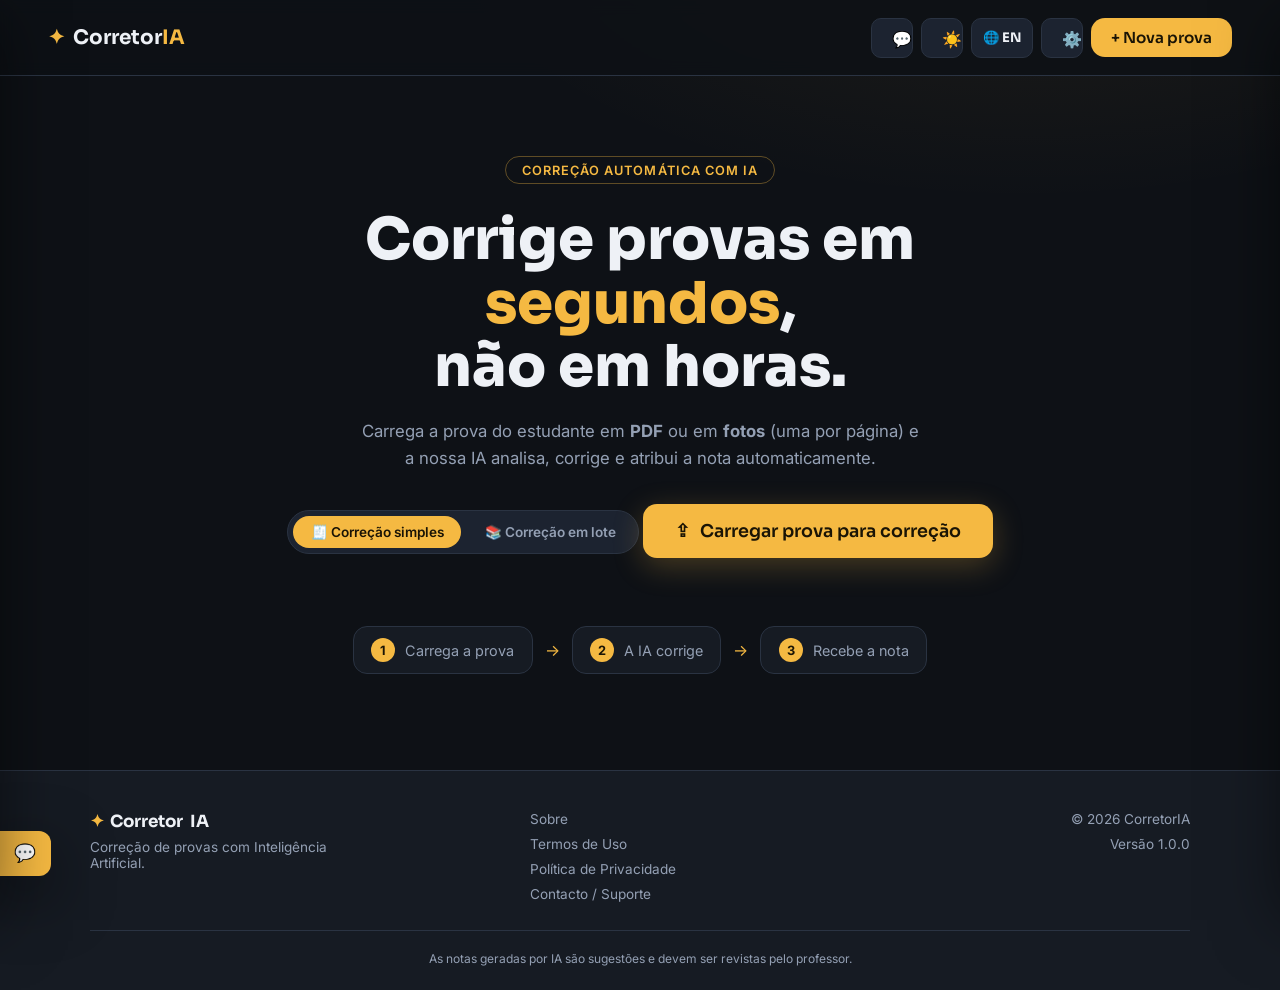
==== commit 71bded28: "Add a branch extra implamentations language and rodape" ====
--- a/frontend/index.html
+++ b/frontend/index.html
@@ -9,9 +9,6 @@
 <link rel="preconnect" href="https://fonts.gstatic.com" crossorigin />
 <link href="https://fonts.googleapis.com/css2?family=Sora:wght@400;600;700;800&family=Inter:wght@400;500;600&display=swap" rel="stylesheet" />
 <link rel="stylesheet" href="css/style.css" />
-<link rel="stylesheet" href="./css/animacao-ia.css" />
-<script src="./js/animacao-ia.js"></script>
-
 </head>
 <body>
 
@@ -22,7 +19,7 @@
 	<span>Corretor<strong>IA</strong></span>
 	</div>
 	<div class="topo__acoes">
-	<button class="btn btn--icone" id="btnChat" aria-label="Abrir chat com a IA" title="Chat com a IA">💬</button>
+	<button class="btn btn--icone" id="btnChat" data-i18n-aria="headerChatAria" data-i18n-title="headerChatTitle" aria-label="Abrir chat com a IA" title="Chat com a IA">💬</button>
 	<button
 		class="btn btn--icone"
 		id="btnTema"
@@ -32,8 +29,10 @@
 		☀️
 	</button>
 
-	<button class="btn btn--icone" id="btnConfig" aria-label="Abrir configurações" title="Configurações">⚙️</button>
-	<button class="btn btn--primario" id="btnAbrirModalTopo">+ Nova prova</button>
+	<button class="btn btn--icone" id="btnIdioma" aria-label="Mudar idioma" title="Switch to English">🌐 EN</button>
+
+	<button class="btn btn--icone" id="btnConfig" data-i18n-aria="headerConfigAria" data-i18n-title="headerConfigTitle" aria-label="Abrir configurações" title="Configurações">⚙️</button>
+	<button class="btn btn--primario" id="btnAbrirModalTopo" data-i18n="headerNovaProva">+ Nova prova</button>
 	</div>
 </header>
 
@@ -41,72 +40,102 @@
 <!-- ===== HERO ===== -->
 <main class="container">
 	<section class="hero">
-	<span class="hero__tag">Correção automática com IA</span>
-	<div id="animacaoContainer">
-		<!-- Aqui será injetada a animação -->
-    </div>
-	<h1>Corrige provas em <em>segundos</em>,<br />não em horas.</h1>
-	<p>
+	<span class="hero__tag" data-i18n="heroTag">Correção automática com IA</span>
+	<h1 data-i18n="heroTituloHtml" data-i18n-html="true">Corrige provas em <em>segundos</em>,<br />não em horas.</h1>
+	<p data-i18n="heroParagrafoHtml" data-i18n-html="true">
 		Carrega a prova do estudante em <strong>PDF</strong> ou em <strong>fotos</strong>
 		(uma por página) e a nossa IA analisa, corrige e atribui a nota automaticamente.
 	</p>
+
+	<!-- ===== MODO: CORREÇÃO SIMPLES vs LOTE ===== -->
+	<div class="modo-corretor" role="radiogroup" aria-label="Modo de correção">
+		<button type="button" class="modo-corretor__opcao ativo" id="btnModoSimples" data-i18n="modoSimples">🧾 Correção simples</button>
+		<button type="button" class="modo-corretor__opcao" id="btnModoLote" data-i18n="modoLote">📚 Correção em lote</button>
+	</div>
+
 	<button class="btn btn--grande" id="btnAbrirModalHero">
-		<span class="btn__icone">⇪</span> Carregar prova para correção
+		<span class="btn__icone">⇪</span> <span id="textoBotaoHero" data-i18n="heroBotaoSimples">Carregar prova para correção</span>
 	</button>
 
 	<div class="hero__passos">
-		<div class="passo"><span>1</span> Carrega a prova</div>
+		<div class="passo"><span>1</span> <span data-i18n="passo1">Carrega a prova</span></div>
 		<div class="passo__seta">→</div>
-		<div class="passo"><span>2</span> A IA corrige</div>
+		<div class="passo"><span>2</span> <span data-i18n="passo2">A IA corrige</span></div>
 		<div class="passo__seta">→</div>
-		<div class="passo"><span>3</span> Recebe a nota</div>
+		<div class="passo"><span>3</span> <span data-i18n="passo3">Recebe a nota</span></div>
 	</div>
 	</section>
 
 	<!-- ===== FILA DE PROVAS ===== -->
 	<section class="fila" id="secFila" hidden>
 	<div class="fila__topo">
-		<h2>Provas em análise</h2>
-		<button class="btn btn--pequeno" id="btnExportarTudo">⬇ Exportar tudo (CSV)</button>
+		<h2 data-i18n="filaTitulo">Provas em análise</h2>
+		<button class="btn btn--pequeno" id="btnExportarTudo" data-i18n="filaExportar">⬇ Exportar tudo (CSV)</button>
 	</div>
 	<div class="fila__lista" id="listaProvas"></div>
 	</section>
 
 </main>
 
-<!-- ===== MODAL (popup) DE CARREGAMENTO ===== -->
+<!-- ===== RODAPÉ ===== -->
+<footer class="rodape">
+	<div class="rodape__conteudo">
+		<div class="rodape__marca">
+			<div class="rodape__logo"><span class="topo__icone">✦</span> Corretor<strong>IA</strong></div>
+			<p data-i18n="rodapeSlogan">Correção de provas com Inteligência Artificial.</p>
+		</div>
+
+		<nav class="rodape__links" aria-label="Links do rodapé">
+			<a href="#" data-i18n="rodapeSobre">Sobre</a>
+			<a href="#" data-i18n="rodapeTermos">Termos de Uso</a>
+			<a href="#" data-i18n="rodapePrivacidade">Política de Privacidade</a>
+			<a href="#" data-i18n="rodapeContacto">Contacto / Suporte</a>
+		</nav>
+
+		<div class="rodape__meta">
+			<span>© <span id="rodapeAno">2026</span> CorretorIA</span>
+			<span data-i18n="rodapeVersao">Versão 1.0.0</span>
+		</div>
+	</div>
+
+	<p class="rodape__aviso" data-i18n="rodapeAviso">
+		As notas geradas por IA são sugestões e devem ser revistas pelo professor.
+	</p>
+</footer>
+
+<!-- ===== MODAL (popup) DE CARREGAMENTO — CORREÇÃO SIMPLES ===== -->
 <div class="modal-overlay" id="modalOverlay" hidden>
 	<div class="modal" role="dialog" aria-modal="true" aria-labelledby="modalTitulo">
 	<button class="modal__fechar" id="btnFecharModal" aria-label="Fechar">✕</button>
 
-	<h2 id="modalTitulo">Carregar prova</h2>
-	<p class="modal__sub">Preenche os dados do estudante e anexa a prova.</p>
+	<h2 id="modalTitulo" data-i18n="modalTitulo">Carregar prova</h2>
+	<p class="modal__sub" data-i18n="modalSub">Preenche os dados do estudante e anexa a prova.</p>
 
 	<form id="formProva" novalidate>
 		<!-- Dados do estudante -->
 		<div class="campo">
-		<label for="inputNome">Nome do estudante</label>
-		<input type="text" id="inputNome" placeholder="Ex.: Bruno Sebastião" maxlength="100" required />
+		<label for="inputNome" data-i18n="labelNome">Nome do estudante</label>
+		<input type="text" id="inputNome" placeholder="Ex.: Bruno Sebastião" data-i18n-placeholder="placeholderNome" maxlength="100" required />
 		<small class="campo__erro" data-erro="nome"></small>
 		</div>
 
 		<div class="campo">
-		<label for="inputNumero">Número de estudante</label>
-		<input type="text" id="inputNumero" placeholder="Ex.: 2026-0042" maxlength="20" required />
+		<label for="inputNumero" data-i18n="labelNumero">Número de estudante</label>
+		<input type="text" id="inputNumero" placeholder="Ex.: 2026-0042" data-i18n-placeholder="placeholderNumero" maxlength="20" required />
 		<small class="campo__erro" data-erro="numero"></small>
 		</div>
 
 		<!-- Escolha do tipo de ficheiro -->
 		<div class="campo">
-		<span class="campo__rotulo">Formato da prova</span>
+		<span class="campo__rotulo" data-i18n="labelFormato">Formato da prova</span>
 		<div class="tipo-toggle" role="radiogroup">
 			<label class="tipo-toggle__opcao">
 			<input type="radio" name="tipoFicheiro" value="pdf" checked />
-			<span>📄 PDF</span>
+			<span data-i18n="optPdf">📄 PDF</span>
 			</label>
 			<label class="tipo-toggle__opcao">
 			<input type="radio" name="tipoFicheiro" value="foto" />
-			<span>📷 Fotos</span>
+			<span data-i18n="optFoto">📷 Fotos</span>
 			</label>
 		</div>
 		</div>
@@ -134,11 +163,11 @@
 
         <span class="dropzone__icone">⇪</span>
 
-        <p id="dropzoneTextoPdf">
+        <p id="dropzoneTextoPdf" data-i18n="dzPdfTexto" data-i18n-html="true">
             Arrasta o PDF aqui ou <u>clica para escolher</u>
         </p>
 
-        <small id="dropzoneAjudaPdf">
+        <small id="dropzoneAjudaPdf" data-i18n="dzPdfAjuda">
             1 ficheiro PDF
         </small>
 
@@ -156,10 +185,10 @@
                 <span class="dropzone__icone">⇪</span>
 
                 <p>
-                    <strong>Carregar fotos</strong>
+                    <strong data-i18n="dzFotosCarregar">Carregar fotos</strong>
                 </p>
 
-                <small>
+                <small data-i18n="dzFotosGaleria">
                     Escolher da galeria
                 </small>
 
@@ -172,10 +201,10 @@
                 <span class="dropzone__icone">📷</span>
 
                 <p>
-                    <strong>Tirar foto</strong>
+                    <strong data-i18n="dzFotosTirar">Tirar foto</strong>
                 </p>
 
-                <small>
+                <small data-i18n="dzFotosCamera">
                     Abrir câmera
                 </small>
 
@@ -183,7 +212,7 @@
 
         </div>
 
-        <small class="dropzone__ajuda" id="dropzoneAjudaFotos">
+        <small class="dropzone__ajuda" id="dropzoneAjudaFotos" data-i18n="dzFotosAjuda">
             Várias fotos — uma por página da prova
         </small>
 
@@ -196,83 +225,130 @@
 		<!-- Pré-visualização das fotos -->
 		<div class="preview-fotos" id="previewFotos"></div>
 
-		<button type="submit" class="btn btn--primario btn--largo" id="btnSubmeter">
+		<button type="submit" class="btn btn--primario btn--largo" id="btnSubmeter" data-i18n="btnEnviar">
 		Enviar para correção
 		</button>
 	</form>
 	</div>
 </div>
 
+<!-- ===== MODAL DE CORREÇÃO EM LOTE ===== -->
+<div class="modal-overlay" id="modalLoteOverlay" hidden>
+	<div class="modal modal--largo" role="dialog" aria-modal="true" aria-labelledby="modalLoteTitulo">
+	<button class="modal__fechar" id="btnFecharModalLote" aria-label="Fechar">✕</button>
+
+	<h2 id="modalLoteTitulo" data-i18n="loteTitulo">Correção em lote</h2>
+	<p class="modal__sub" data-i18n="loteSub">Adiciona as provas de vários estudantes. A IA corrige todas de uma vez e gera um relatório com a média percentual.</p>
+
+	<div class="lote-lista" id="loteLista"></div>
+
+	<small class="campo__erro" data-erro="lote"></small>
+
+	<div class="lote-acoes">
+		<button type="button" class="btn btn--pequeno" id="btnAdicionarAluno" data-i18n="loteAdicionar">+ Adicionar estudante</button>
+		<button type="button" class="btn btn--primario btn--largo" id="btnEnviarLote" data-i18n="loteEnviar">Enviar lote para correção</button>
+	</div>
+	</div>
+</div>
+
+<!-- ===== MODAL: RELATÓRIO DO LOTE ===== -->
+<div class="modal-overlay" id="modalRelatorioOverlay" hidden>
+	<div class="modal modal--largo" role="dialog" aria-modal="true" aria-labelledby="modalRelatorioTitulo">
+	<button class="modal__fechar" id="btnFecharRelatorio" aria-label="Fechar">✕</button>
+
+	<h2 id="modalRelatorioTitulo" data-i18n="relatorioTitulo">Relatório do lote</h2>
+	<p class="modal__sub" id="relatorioSub"></p>
+
+	<div class="relatorio-tabela-wrap">
+		<table class="relatorio-tabela" id="relatorioTabela">
+		<thead>
+			<tr>
+			<th data-i18n="relColNome">Nome</th>
+			<th data-i18n="relColNumero">Número</th>
+			<th data-i18n="relColNota">Nota</th>
+			<th data-i18n="relColPercentagem">Percentagem</th>
+			</tr>
+		</thead>
+		<tbody id="relatorioCorpo"></tbody>
+		</table>
+	</div>
+
+	<div class="relatorio-resumo" id="relatorioResumo"></div>
+
+	<button type="button" class="btn btn--primario btn--largo" id="btnExportarLote" data-i18n="relatorioExportar">⬇ Exportar relatório (CSV)</button>
+	</div>
+</div>
+
 <!-- ===== PAINEL LATERAL ESQUERDO: CHAT COM A IA ===== -->
 <aside class="chat" id="painelChat" aria-label="Chat com a IA">
 	<div class="chat__topo">
-	<h3>💬 Assistente IA</h3>
-	<button class="chat__fechar" id="btnFecharChat" aria-label="Ocultar chat">✕</button>
+	<h3 data-i18n="chatTitulo">💬 Assistente IA</h3>
+	<button class="chat__fechar" id="btnFecharChat" data-i18n-aria="chatFecharAria" aria-label="Ocultar chat">✕</button>
 	</div>
 	<div class="chat__mensagens" id="chatMensagens">
-	<div class="msg msg--ia">Olá! Posso ajudar-te a definir critérios, explicar notas ou rever correções. O que precisas?</div>
+	<div class="msg msg--ia" id="chatMsgInicial" data-i18n="chatMsgInicial">Olá! Posso ajudar-te a definir critérios, explicar notas ou rever correções. O que precisas?</div>
 	</div>
 	<form class="chat__form" id="chatForm">
-	<input type="text" id="chatInput" placeholder="Escreve a tua mensagem…" autocomplete="off" />
+	<input type="text" id="chatInput" placeholder="Escreve a tua mensagem…" data-i18n-placeholder="chatPlaceholder" autocomplete="off" />
 	<button type="submit" class="btn btn--primario" aria-label="Enviar">➤</button>
 	</form>
 </aside>
-<button class="chat__abrir" id="btnAbrirChat" aria-label="Mostrar chat">💬</button>
+<button class="chat__abrir" id="btnAbrirChat" data-i18n-aria="chatAbrirAria" aria-label="Mostrar chat">💬</button>
 
 <!-- ===== PAINEL LATERAL DIREITO: CONFIGURAÇÕES ===== -->
 <aside class="config" id="painelConfig" aria-label="Configurações de avaliação">
 	<div class="config__topo">
-	<h3>⚙️ Configurações</h3>
+	<h3 data-i18n="configTitulo">⚙️ Configurações</h3>
 	<button class="config__fechar" id="btnFecharConfig" aria-label="Fechar configurações">✕</button>
 	</div>
 
 	<div class="config__grupo">
-	<label for="selRigor">Nível de rigorosidade</label>
+	<label for="selRigor" data-i18n="rigorLabel">Nível de rigorosidade</label>
 	<select id="selRigor">
-		<option value="flexivel">Flexível — valoriza o raciocínio</option>
-		<option value="equilibrado" selected>Equilibrado — padrão</option>
-		<option value="rigoroso">Rigoroso — exige precisão</option>
-		<option value="muito-rigoroso">Muito rigoroso — sem margem</option>
+		<option value="flexivel" data-i18n="rigorFlexivel">Flexível — valoriza o raciocínio</option>
+		<option value="equilibrado" selected data-i18n="rigorEquilibrado">Equilibrado — padrão</option>
+		<option value="rigoroso" data-i18n="rigorRigoroso">Rigoroso — exige precisão</option>
+		<option value="muito-rigoroso" data-i18n="rigorMuitoRigoroso">Muito rigoroso — sem margem</option>
 	</select>
 	</div>
 
 	<div class="config__grupo">
-	<label for="rangeTolerancia">Tolerância a erros ortográficos: <strong id="valTolerancia">30%</strong></label>
+	<label for="rangeTolerancia"><span data-i18n="toleranciaLabel">Tolerância a erros ortográficos:</span> <strong id="valTolerancia">30%</strong></label>
 	<input type="range" id="rangeTolerancia" min="0" max="100" step="5" value="30" />
 	</div>
 
 	<div class="config__grupo">
-	<label for="inputNotaMax">Nota máxima</label>
+	<label for="inputNotaMax" data-i18n="notaMaxLabel">Nota máxima</label>
 	<input type="number" id="inputNotaMax" min="5" max="100" value="20" />
 	</div>
 
 	<div class="config__grupo">
-	<span class="config__rotulo">Métricas avaliadas</span>
-	<label class="check"><input type="checkbox" data-metrica="conteudo" checked /> Correção do conteúdo</label>
-	<label class="check"><input type="checkbox" data-metrica="raciocinio" checked /> Raciocínio e método</label>
-	<label class="check"><input type="checkbox" data-metrica="organizacao" /> Organização e estrutura</label>
-	<label class="check"><input type="checkbox" data-metrica="ortografia" /> Ortografia e gramática</label>
-	<label class="check"><input type="checkbox" data-metrica="caligrafia" /> Legibilidade da caligrafia</label>
-	</div>
-
-	<div class="config__grupo">
-	<label for="txtCriterios">Critérios adicionais para a IA</label>
-	<textarea id="txtCriterios" rows="3" placeholder="Ex.: penalizar respostas sem justificação."></textarea>
+	<span class="config__rotulo" data-i18n="metricasTitulo">Métricas avaliadas</span>
+	<label class="check"><input type="checkbox" data-metrica="conteudo" checked /> <span data-i18n="metricaConteudo">Correção do conteúdo</span></label>
+	<label class="check"><input type="checkbox" data-metrica="raciocinio" checked /> <span data-i18n="metricaRaciocinio">Raciocínio e método</span></label>
+	<label class="check"><input type="checkbox" data-metrica="organizacao" /> <span data-i18n="metricaOrganizacao">Organização e estrutura</span></label>
+	<label class="check"><input type="checkbox" data-metrica="ortografia" /> <span data-i18n="metricaOrtografia">Ortografia e gramática</span></label>
+	<label class="check"><input type="checkbox" data-metrica="caligrafia" /> <span data-i18n="metricaCaligrafia">Legibilidade da caligrafia</span></label>
+	</div>
+
+	<div class="config__grupo">
+	<label for="txtCriterios" data-i18n="criteriosLabel">Critérios adicionais para a IA</label>
+	<textarea id="txtCriterios" rows="3" placeholder="Ex.: penalizar respostas sem justificação." data-i18n-placeholder="criteriosPlaceholder"></textarea>
 	</div>
 
 	<!-- ===== CHAVE DE CORREÇÃO (GABARITO) ===== -->
 	<div class="config__grupo">
-	<span class="config__rotulo">Chave de correção (gabarito) — opcional</span>
-	<p class="config__ajuda-texto">Carrega o gabarito para a IA comparar as respostas. Aceita PDF, foto da galeria ou foto tirada na hora.</p>
+	<span class="config__rotulo" data-i18n="chaveTitulo">Chave de correção (gabarito) — opcional</span>
+	<p class="config__ajuda-texto" data-i18n="chaveAjuda">Carrega o gabarito para a IA comparar as respostas. Aceita PDF, foto da galeria ou foto tirada na hora.</p>
 
 	<div class="tipo-toggle tipo-toggle--compacto" role="radiogroup" aria-label="Formato da chave">
 		<label class="tipo-toggle__opcao">
 		<input type="radio" name="tipoFicheiroChave" value="pdf" checked />
-		<span>📄 PDF</span>
+		<span data-i18n="optPdf">📄 PDF</span>
 		</label>
 		<label class="tipo-toggle__opcao">
 		<input type="radio" name="tipoFicheiroChave" value="foto" />
-		<span>📷 Fotos</span>
+		<span data-i18n="optFoto">📷 Fotos</span>
 		</label>
 	</div>
 
@@ -284,8 +360,8 @@
 		<!-- MODO PDF -->
 		<div class="dropzone__conteudo" id="dropzonePdfChave">
 		<span class="dropzone__icone">⇪</span>
-		<p id="dropzoneTextoPdfChave">Arrasta o PDF da chave aqui ou <u>clica para escolher</u></p>
-		<small id="dropzoneAjudaPdfChave">1 ficheiro PDF</small>
+		<p id="dropzoneTextoPdfChave" data-i18n="dzChavePdfTexto" data-i18n-html="true">Arrasta o PDF da chave aqui ou <u>clica para escolher</u></p>
+		<small id="dropzoneAjudaPdfChave" data-i18n="dzPdfAjuda">1 ficheiro PDF</small>
 		</div>
 
 		<!-- MODO FOTOS -->
@@ -293,16 +369,16 @@
 		<div class="dropzone__opcoes">
 			<div class="dropzone__opcao" id="opcaoUploadChave">
 			<span class="dropzone__icone">⇪</span>
-			<p><strong>Carregar fotos</strong></p>
-			<small>Escolher da galeria</small>
+			<p><strong data-i18n="dzFotosCarregar">Carregar fotos</strong></p>
+			<small data-i18n="dzFotosGaleria">Escolher da galeria</small>
 			</div>
 			<div class="dropzone__opcao" id="opcaoCameraChave">
 			<span class="dropzone__icone">📷</span>
-			<p><strong>Tirar foto</strong></p>
-			<small>Abrir câmera</small>
+			<p><strong data-i18n="dzFotosTirar">Tirar foto</strong></p>
+			<small data-i18n="dzFotosCamera">Abrir câmera</small>
 			</div>
 		</div>
-		<small class="dropzone__ajuda" id="dropzoneAjudaFotosChave">Várias fotos — uma por página da chave</small>
+		<small class="dropzone__ajuda" id="dropzoneAjudaFotosChave" data-i18n="dzChaveFotosAjuda">Várias fotos — uma por página da chave</small>
 		</div>
 
 	</div>
@@ -313,11 +389,11 @@
 
 	<div class="config__chave-acoes" id="chaveAcoes" hidden>
 		<span class="config__chave-resumo" id="chaveResumo"></span>
-		<button type="button" class="btn btn--pequeno" id="btnRemoverChave">Remover chave</button>
-	</div>
-	</div>
-
-	<button class="btn btn--primario btn--largo" id="btnGuardarConfig">Guardar configurações</button>
+		<button type="button" class="btn btn--pequeno" id="btnRemoverChave" data-i18n="chaveRemover">Remover chave</button>
+	</div>
+	</div>
+
+	<button class="btn btn--primario btn--largo" id="btnGuardarConfig" data-i18n="btnGuardar">Guardar configurações</button>
 </aside>
 
 <div class="painel-overlay" id="painelOverlay" hidden></div>
@@ -326,12 +402,6 @@
 <div class="toast" id="toast" hidden></div>
 
 <script src="js/app.js"></script>
-    <script>
-        // Inicializa a animação no container
-        const container = document.getElementById('animacaoContainer');
-        const animacao = new AnimacaoIA(container);
-        animacao.iniciar();
-    </script>
 
 </body>
 </html>
--- a/frontend/css/style.css
+++ b/frontend/css/style.css
@@ -303,7 +303,7 @@
   gap: 0.6rem;
 }
 
-.passo span {
+.passo > span:first-child {
   background: var(--acento);
   color: var(--acento-texto);
 
@@ -318,6 +318,8 @@
   place-items: center;
 
   font-size: 0.8rem;
+
+  flex-shrink: 0;
 }
 
 .passo__seta {
@@ -1626,6 +1628,362 @@
 
 
 /* ============================================================
+   BOTÃO DE IDIOMA
+   ============================================================ */
+
+#btnIdioma {
+  width: auto;
+
+  padding: 0 0.7rem;
+
+  font-size: 0.82rem;
+  font-weight: 700;
+
+  gap: 0.25rem;
+
+  display: inline-flex;
+  align-items: center;
+  justify-content: center;
+}
+
+
+/* ============================================================
+   MODO: CORREÇÃO SIMPLES vs CORREÇÃO EM LOTE
+   ============================================================ */
+
+.modo-corretor {
+  display: inline-flex;
+
+  gap: 0.35rem;
+
+  background: var(--superficie);
+
+  border: 1px solid var(--borda);
+  border-radius: 999px;
+
+  padding: 0.3rem;
+
+  margin: 0.5rem 0 1.5rem;
+}
+
+.modo-corretor__opcao {
+  border: none;
+  background: transparent;
+
+  color: var(--texto-suave);
+
+  font-family: inherit;
+  font-size: 0.85rem;
+  font-weight: 600;
+
+  padding: 0.5rem 1.1rem;
+
+  border-radius: 999px;
+
+  cursor: pointer;
+
+  transition: var(--transicao);
+}
+
+.modo-corretor__opcao:hover {
+  color: var(--texto);
+}
+
+.modo-corretor__opcao.ativo {
+  background: var(--acento);
+  color: var(--acento-texto);
+}
+
+
+/* ============================================================
+   RODAPÉ
+   ============================================================ */
+
+.rodape {
+  border-top: 1px solid var(--borda);
+
+  margin-top: 3rem;
+
+  padding: 2.5rem 1.5rem 1.5rem;
+
+  background: var(--fundo-2);
+}
+
+.rodape__conteudo {
+  max-width: 1100px;
+
+  margin: 0 auto;
+
+  display: grid;
+  grid-template-columns: 1.3fr 1fr 1fr;
+
+  gap: 2rem;
+}
+
+.rodape__logo {
+  font-family: "Sora", sans-serif;
+  font-weight: 700;
+
+  font-size: 1.05rem;
+
+  color: var(--texto);
+
+  display: flex;
+  align-items: center;
+  gap: 0.4rem;
+
+  margin-bottom: 0.4rem;
+}
+
+.rodape__marca p {
+  color: var(--texto-suave);
+
+  font-size: 0.85rem;
+
+  max-width: 32ch;
+}
+
+.rodape__links {
+  display: flex;
+  flex-direction: column;
+
+  gap: 0.55rem;
+}
+
+.rodape__links a {
+  color: var(--texto-suave);
+
+  font-size: 0.85rem;
+
+  text-decoration: none;
+
+  transition: var(--transicao);
+}
+
+.rodape__links a:hover {
+  color: var(--acento);
+}
+
+.rodape__meta {
+  display: flex;
+  flex-direction: column;
+
+  gap: 0.55rem;
+
+  font-size: 0.85rem;
+
+  color: var(--texto-suave);
+
+  align-items: flex-start;
+}
+
+@media (min-width: 700px) {
+  .rodape__meta {
+    align-items: flex-end;
+    text-align: right;
+  }
+}
+
+.rodape__aviso {
+  max-width: 1100px;
+
+  margin: 1.75rem auto 0;
+
+  padding-top: 1.25rem;
+
+  border-top: 1px solid var(--borda);
+
+  font-size: 0.75rem;
+
+  color: var(--texto-suave);
+
+  text-align: center;
+}
+
+@media (max-width: 700px) {
+  .rodape__conteudo {
+    grid-template-columns: 1fr;
+    gap: 1.5rem;
+  }
+}
+
+
+/* ============================================================
+   MODAL LARGO (lote / relatório)
+   ============================================================ */
+
+.modal--largo {
+  max-width: 760px;
+}
+
+
+/* ============================================================
+   CORREÇÃO EM LOTE
+   ============================================================ */
+
+.lote-lista {
+  display: flex;
+  flex-direction: column;
+
+  gap: 1.25rem;
+
+  margin-top: 1rem;
+
+  max-height: 55vh;
+
+  overflow-y: auto;
+
+  padding-right: 0.25rem;
+}
+
+.lote-linha {
+  border: 1px solid var(--borda);
+  border-radius: 14px;
+
+  padding: 1.1rem;
+
+  background: var(--superficie);
+
+  position: relative;
+}
+
+.lote-linha__topo {
+  display: flex;
+  align-items: center;
+  justify-content: space-between;
+
+  margin-bottom: 0.85rem;
+}
+
+.lote-linha__titulo {
+  font-weight: 700;
+  font-size: 0.95rem;
+
+  color: var(--texto);
+}
+
+.lote-linha__remover {
+  background: transparent;
+  border: 1px solid var(--borda);
+
+  color: var(--texto-suave);
+
+  font-size: 0.78rem;
+
+  padding: 0.3rem 0.65rem;
+
+  border-radius: 8px;
+
+  cursor: pointer;
+
+  transition: var(--transicao);
+}
+
+.lote-linha__remover:hover {
+  color: #e05252;
+  border-color: #e05252;
+}
+
+.lote-linha__campos {
+  display: grid;
+  grid-template-columns: 1fr 1fr;
+
+  gap: 0.75rem;
+
+  margin-bottom: 0.85rem;
+}
+
+@media (max-width: 600px) {
+  .lote-linha__campos {
+    grid-template-columns: 1fr;
+  }
+}
+
+.lote-acoes {
+  display: flex;
+  flex-direction: column;
+
+  gap: 0.75rem;
+
+  margin-top: 1.25rem;
+}
+
+
+/* ============================================================
+   RELATÓRIO DO LOTE
+   ============================================================ */
+
+.relatorio-tabela-wrap {
+  overflow-x: auto;
+
+  margin-top: 0.5rem;
+
+  border: 1px solid var(--borda);
+  border-radius: 14px;
+}
+
+.relatorio-tabela {
+  width: 100%;
+  border-collapse: collapse;
+
+  font-size: 0.88rem;
+}
+
+.relatorio-tabela th,
+.relatorio-tabela td {
+  padding: 0.7rem 0.9rem;
+
+  text-align: left;
+
+  border-bottom: 1px solid var(--borda);
+
+  white-space: nowrap;
+}
+
+.relatorio-tabela th {
+  background: var(--superficie);
+
+  color: var(--texto-suave);
+
+  font-size: 0.78rem;
+  text-transform: uppercase;
+  letter-spacing: 0.03em;
+}
+
+.relatorio-tabela tbody tr:last-child td {
+  border-bottom: none;
+}
+
+.relatorio-resumo {
+  margin-top: 1.25rem;
+
+  padding: 1rem 1.2rem;
+
+  background: var(--superficie);
+
+  border: 1px solid var(--borda);
+  border-radius: 12px;
+
+  font-size: 0.95rem;
+
+  font-weight: 700;
+
+  color: var(--texto);
+}
+
+.relatorio-resumo small {
+  display: block;
+
+  font-weight: 500;
+  font-size: 0.78rem;
+
+  color: var(--texto-suave);
+
+  margin-top: 0.2rem;
+}
+
+
+/* ============================================================
    MOBILE
    ============================================================ */
 
@@ -1640,43 +1998,3 @@
   }
 
 }
-
-
-/* ============================================================
-   CENTRALIZAÇÃO DA ANIMAÇÃO IA
-   ============================================================ */
-
-/* Container principal da animação - centralização completa */
-#animacaoContainer {
-    display: flex;
-    justify-content: center;
-    align-items: center;
-    width: 100%;
-    max-width: 600px;
-    margin: 30px auto;
-    padding: 0 16px;
-    min-height: 320px;
-}
-
-/* Alternativa: Se quiser dentro do hero */
-.hero #animacaoContainer {
-    margin: 30px auto 20px;
-    justify-content: center;
-}
-
-/* Para mobile */
-@media (max-width: 768px) {
-    #animacaoContainer {
-        min-height: 280px;
-        margin: 20px auto;
-        padding: 0 12px;
-    }
-}
-
-@media (max-width: 480px) {
-    #animacaoContainer {
-        min-height: 240px;
-        margin: 15px auto;
-        padding: 0 8px;
-    }
-}
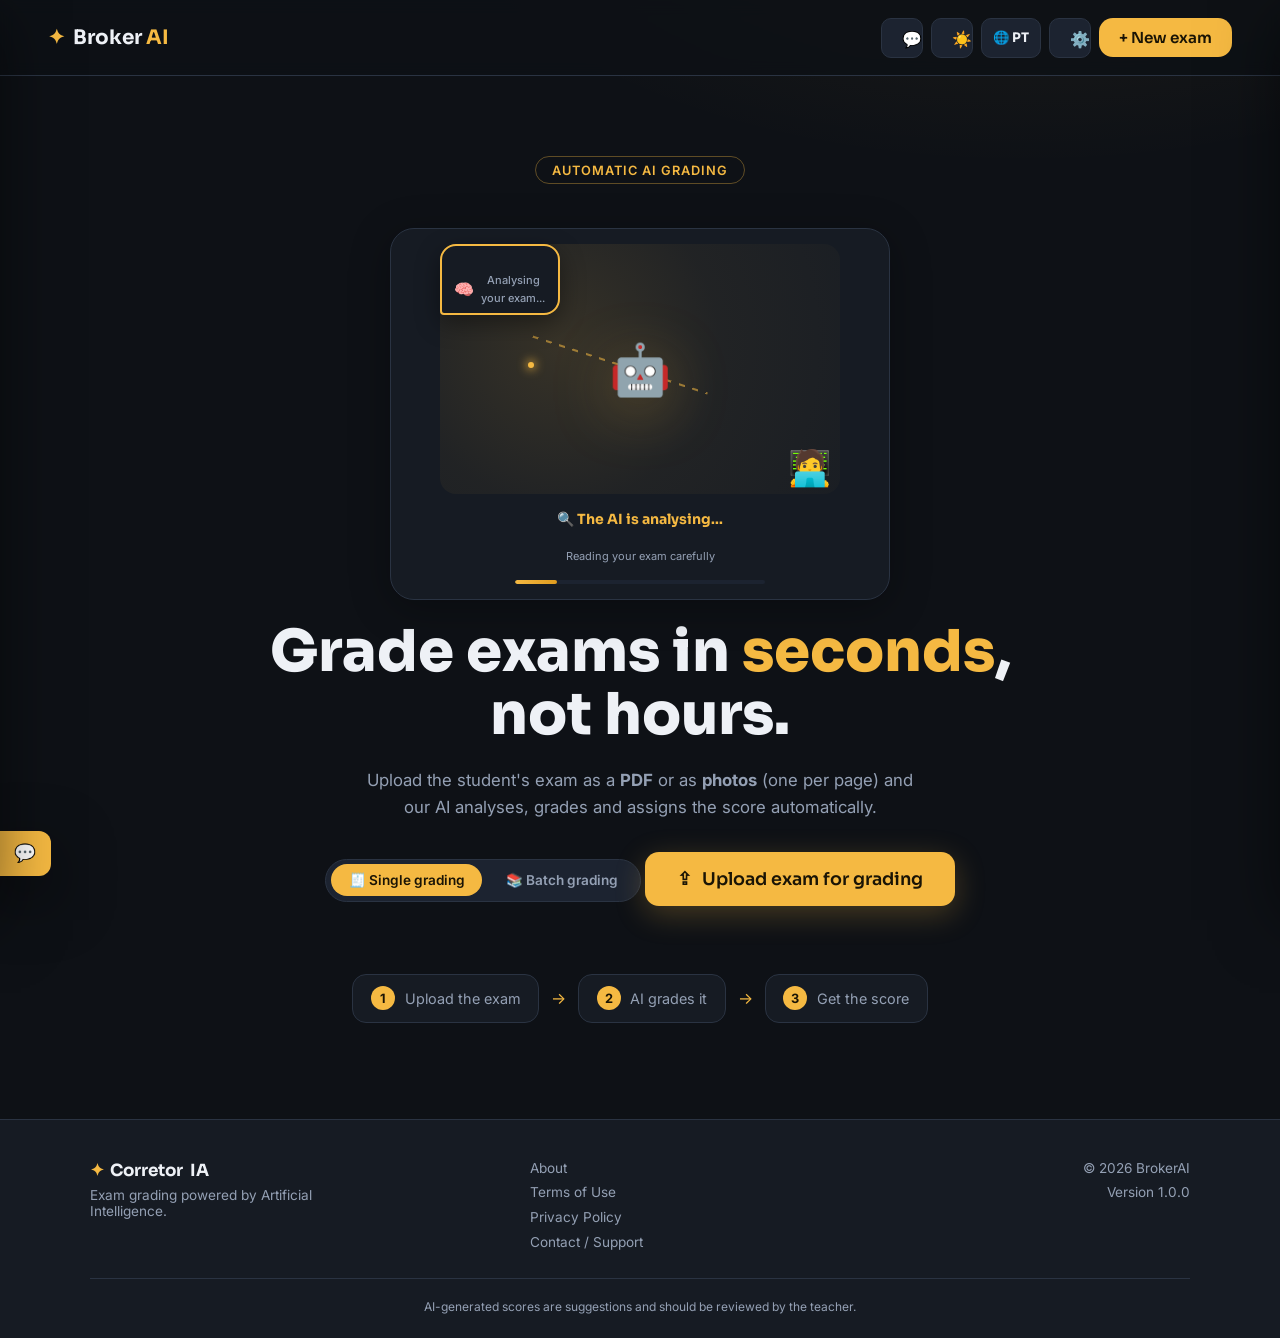
==== commit 3deaeaa3: "Melhorias no Frontend" ====
--- a/frontend/index.html
+++ b/frontend/index.html
@@ -1,407 +1,462 @@
 <!DOCTYPE html>
 <html lang="pt-BR" data-theme="dark">
+
 <head>
-<meta charset="UTF-8" />
-<meta name="viewport" content="width=device-width, initial-scale=1.0" />
-<title>CorretorIA — Correção de Provas com Inteligência Artificial</title>
-<meta name="description" content="Sistema web com IA para correção automática de provas. Carrega provas em PDF ou fotos e recebe a correção." />
-<link rel="preconnect" href="https://fonts.googleapis.com" />
-<link rel="preconnect" href="https://fonts.gstatic.com" crossorigin />
-<link href="https://fonts.googleapis.com/css2?family=Sora:wght@400;600;700;800&family=Inter:wght@400;500;600&display=swap" rel="stylesheet" />
-<link rel="stylesheet" href="css/style.css" />
+	<meta charset="UTF-8" />
+	<meta name="viewport" content="width=device-width, initial-scale=1.0" />
+	<title>BrokerAI — Correção de Provas com Inteligência Artificial</title>
+	<meta name="description"
+		content="Sistema web com IA para correção automática de provas. Carrega provas em PDF ou fotos e recebe a correção." />
+	<link rel="preconnect" href="https://fonts.googleapis.com" />
+	<link rel="preconnect" href="https://fonts.gstatic.com" crossorigin />
+	<link
+		href="https://fonts.googleapis.com/css2?family=Sora:wght@400;600;700;800&family=Inter:wght@400;500;600&display=swap"
+		rel="stylesheet" />
+	<link rel="stylesheet" href="css/style.css" />
+	<link rel="stylesheet" href="css/animacao-ia.css" />
 </head>
+
 <body>
 
-<!-- ===== CABEÇALHO ===== -->
-<header class="topo">
-	<div class="topo__logo">
-	<span class="topo__icone">✦</span>
-	<span>Corretor<strong>IA</strong></span>
+	<!-- ===== CABEÇALHO ===== -->
+	<header class="topo">
+		<div class="topo__logo">
+			<span class="topo__icone">✦</span>
+			<span>Broker<strong> AI</strong></span>
+		</div>
+		<div class="topo__acoes">
+			<button class="btn btn--icone" id="btnChat" data-i18n-aria="headerChatAria"
+				data-i18n-title="headerChatTitle" aria-label="Abrir chat com a IA" title="Chat com a IA">💬</button>
+			<button class="btn btn--icone" id="btnTema" aria-label="Activar modo claro" title="Modo claro">
+				☀️
+			</button>
+
+			<button class="btn btn--icone" id="btnIdioma" aria-label="Mudar idioma" title="Switch to English">🌐
+				EN</button>
+
+			<button class="btn btn--icone" id="btnConfig" data-i18n-aria="headerConfigAria"
+				data-i18n-title="headerConfigTitle" aria-label="Abrir configurações" title="Configurações">⚙️</button>
+			<button class="btn btn--primario" id="btnAbrirModalTopo" data-i18n="headerNovaProva">+ Nova prova</button>
+		</div>
+	</header>
+
+
+	<!-- ===== HERO ===== -->
+	<main class="container">
+		<section class="hero">
+			<span class="hero__tag" data-i18n="heroTag">Correção automática com IA</span>
+			<div id="animacaoContainer" class="animacao-wrapper" data-compacto aria-hidden="true"></div>
+			<h1 data-i18n="heroTituloHtml" data-i18n-html="true">Corrige provas em <em>segundos</em>,<br />não em horas.
+			</h1>
+			<p data-i18n="heroParagrafoHtml" data-i18n-html="true">
+				Carrega a prova do estudante em <strong>PDF</strong> ou em <strong>fotos</strong>
+				(uma por página) e a nossa IA analisa, corrige e atribui a nota automaticamente.
+			</p>
+
+			<!-- ===== MODO: CORREÇÃO SIMPLES vs LOTE ===== -->
+			<div class="modo-corretor" role="radiogroup" aria-label="Modo de correção">
+				<button type="button" class="modo-corretor__opcao ativo" id="btnModoSimples" data-i18n="modoSimples">🧾
+					Correção simples</button>
+				<button type="button" class="modo-corretor__opcao" id="btnModoLote" data-i18n="modoLote">📚 Correção em
+					lote</button>
+			</div>
+
+			<button class="btn btn--grande" id="btnAbrirModalHero">
+				<span class="btn__icone">⇪</span> <span id="textoBotaoHero" data-i18n="heroBotaoSimples">Carregar prova
+					para correção</span>
+			</button>
+
+			<div class="hero__passos">
+				<div class="passo"><span>1</span> <span data-i18n="passo1">Carrega a prova</span></div>
+				<div class="passo__seta">→</div>
+				<div class="passo"><span>2</span> <span data-i18n="passo2">A IA corrige</span></div>
+				<div class="passo__seta">→</div>
+				<div class="passo"><span>3</span> <span data-i18n="passo3">Recebe a nota</span></div>
+			</div>
+
+		</section>
+
+		<!-- ===== FILA DE PROVAS ===== -->
+		<section class="fila" id="secFila" hidden>
+			<div class="fila__topo">
+				<h2 data-i18n="filaTitulo">Provas em análise</h2>
+				<button class="btn btn--pequeno" id="btnExportarTudo" data-i18n="filaExportar">⬇ Exportar tudo
+					(CSV)</button>
+			</div>
+			<div class="fila__lista" id="listaProvas"></div>
+		</section>
+
+	</main>
+
+	<!-- ===== RODAPÉ ===== -->
+	<footer class="rodape">
+		<div class="rodape__conteudo">
+			<div class="rodape__marca">
+				<div class="rodape__logo"><span class="topo__icone">✦</span> Corretor<strong>IA</strong></div>
+				<p data-i18n="rodapeSlogan">Correção de provas com Inteligência Artificial.</p>
+			</div>
+
+			<nav class="rodape__links" aria-label="Links do rodapé">
+				<a href="#" data-i18n="rodapeSobre">Sobre</a>
+				<a href="#" data-i18n="rodapeTermos">Termos de Uso</a>
+				<a href="#" data-i18n="rodapePrivacidade">Política de Privacidade</a>
+				<a href="#" data-i18n="rodapeContacto">Contacto / Suporte</a>
+			</nav>
+
+			<div class="rodape__meta">
+				<span>© <span id="rodapeAno">2026</span> BrokerAI</span>
+				<span data-i18n="rodapeVersao">Versão 1.0.0</span>
+			</div>
+		</div>
+
+		<p class="rodape__aviso" data-i18n="rodapeAviso">
+			As notas geradas por IA são sugestões e devem ser revistas pelo professor.
+		</p>
+	</footer>
+
+	<!-- ===== MODAL (popup) DE CARREGAMENTO — CORREÇÃO SIMPLES ===== -->
+	<div class="modal-overlay" id="modalOverlay" hidden>
+		<div class="modal" role="dialog" aria-modal="true" aria-labelledby="modalTitulo">
+			<button class="modal__fechar" id="btnFecharModal" aria-label="Fechar">✕</button>
+
+			<h2 id="modalTitulo" data-i18n="modalTitulo">Carregar prova</h2>
+			<p class="modal__sub" data-i18n="modalSub">Preenche os dados do estudante e anexa a prova.</p>
+
+			<form id="formProva" novalidate>
+				<!-- Dados do estudante -->
+
+				<div class="campo">
+					<label for="inputNome" data-i18n="labelNome">Nome do estudante</label>
+					<input type="text" id="inputNome" placeholder="Ex.: Bruno Sebastião"
+						data-i18n-placeholder="placeholderNome" maxlength="100" required />
+					<small class="campo__erro" data-erro="nome"></small>
+				</div>
+
+				<div class="campo">
+					<label for="inputNumero" data-i18n="labelNumero">Número de estudante</label>
+					<input type="text" id="inputNumero" placeholder="Ex.: 2026-0042"
+						data-i18n-placeholder="placeholderNumero" maxlength="20" required />
+					<small class="campo__erro" data-erro="numero"></small>
+				</div>
+
+				<!-- Escolha do tipo de ficheiro -->
+				<div class="campo">
+					<span class="campo__rotulo" data-i18n="labelFormato">Formato da prova</span>
+					<div class="tipo-toggle" role="radiogroup">
+						<label class="tipo-toggle__opcao">
+							<input type="radio" name="tipoFicheiro" value="pdf" checked />
+							<span data-i18n="optPdf">📄 PDF</span>
+						</label>
+						<label class="tipo-toggle__opcao">
+							<input type="radio" name="tipoFicheiro" value="foto" />
+							<span data-i18n="optFoto">📷 Fotos</span>
+						</label>
+					</div>
+				</div>
+
+				<!-- Zona de upload -->
+				<div class="dropzone" id="dropzone">
+
+					<input type="file" id="inputFicheiro" accept="application/pdf" hidden />
+
+					<input type="file" id="inputCamera" accept="image/*" capture="environment" hidden />
+
+					<!-- MODO PDF -->
+					<div class="dropzone__conteudo" id="dropzonePdf">
+
+						<span class="dropzone__icone">⇪</span>
+
+						<p id="dropzoneTextoPdf" data-i18n="dzPdfTexto" data-i18n-html="true">
+							Arrasta o PDF aqui ou <u>clica para escolher</u>
+						</p>
+
+						<small id="dropzoneAjudaPdf" data-i18n="dzPdfAjuda">
+							1 ficheiro PDF
+						</small>
+
+					</div>
+
+
+					<!-- MODO FOTOS -->
+					<div class="dropzone__conteudo dropzone__fotos" id="dropzoneFotos">
+
+						<div class="dropzone__opcoes">
+
+							<!-- UPLOAD -->
+							<div class="dropzone__opcao" id="opcaoUpload">
+
+								<span class="dropzone__icone">⇪</span>
+
+								<p>
+									<strong data-i18n="dzFotosCarregar">Carregar fotos</strong>
+								</p>
+
+								<small data-i18n="dzFotosGaleria">
+									Escolher da galeria
+								</small>
+
+							</div>
+
+
+							<!-- CÂMERA -->
+							<div class="dropzone__opcao" id="opcaoCamera">
+
+								<span class="dropzone__icone">📷</span>
+
+								<p>
+									<strong data-i18n="dzFotosTirar">Tirar foto</strong>
+								</p>
+
+								<small data-i18n="dzFotosCamera">
+									Abrir câmera
+								</small>
+
+							</div>
+
+						</div>
+
+						<small class="dropzone__ajuda" id="dropzoneAjudaFotos" data-i18n="dzFotosAjuda">
+							Várias fotos — uma por página da prova
+						</small>
+
+					</div>
+
+				</div>
+
+				<small class="campo__erro" data-erro="ficheiro"></small>
+
+				<!-- Pré-visualização das fotos -->
+				<div class="preview-fotos" id="previewFotos"></div>
+
+				<button type="submit" class="btn btn--primario btn--largo" id="btnSubmeter" data-i18n="btnEnviar">
+					Enviar para correção
+				</button>
+			</form>
+		</div>
 	</div>
-	<div class="topo__acoes">
-	<button class="btn btn--icone" id="btnChat" data-i18n-aria="headerChatAria" data-i18n-title="headerChatTitle" aria-label="Abrir chat com a IA" title="Chat com a IA">💬</button>
-	<button
-		class="btn btn--icone"
-		id="btnTema"
-		aria-label="Activar modo claro"
-		title="Modo claro"
-		>
-		☀️
-	</button>
-
-	<button class="btn btn--icone" id="btnIdioma" aria-label="Mudar idioma" title="Switch to English">🌐 EN</button>
-
-	<button class="btn btn--icone" id="btnConfig" data-i18n-aria="headerConfigAria" data-i18n-title="headerConfigTitle" aria-label="Abrir configurações" title="Configurações">⚙️</button>
-	<button class="btn btn--primario" id="btnAbrirModalTopo" data-i18n="headerNovaProva">+ Nova prova</button>
+
+	<!-- ===== MODAL DE CORREÇÃO EM LOTE ===== -->
+	<div class="modal-overlay" id="modalLoteOverlay" hidden>
+		<div class="modal modal--largo" role="dialog" aria-modal="true" aria-labelledby="modalLoteTitulo">
+			<button class="modal__fechar" id="btnFecharModalLote" aria-label="Fechar">✕</button>
+
+			<h2 id="modalLoteTitulo" data-i18n="loteTitulo">Correção em lote</h2>
+			<p class="modal__sub" data-i18n="loteSub">Adiciona as provas de vários estudantes. A IA corrige todas de uma
+				vez e gera um relatório com a média percentual.</p>
+
+			<div class="lote-lista" id="loteLista"></div>
+
+			<small class="campo__erro" data-erro="lote"></small>
+
+			<div class="lote-acoes">
+				<button type="button" class="btn btn--pequeno" id="btnAdicionarAluno" data-i18n="loteAdicionar">+
+					Adicionar estudante</button>
+				<button type="button" class="btn btn--primario btn--largo" id="btnEnviarLote"
+					data-i18n="loteEnviar">Enviar lote para correção</button>
+			</div>
+		</div>
 	</div>
-</header>
-
-
-<!-- ===== HERO ===== -->
-<main class="container">
-	<section class="hero">
-	<span class="hero__tag" data-i18n="heroTag">Correção automática com IA</span>
-	<h1 data-i18n="heroTituloHtml" data-i18n-html="true">Corrige provas em <em>segundos</em>,<br />não em horas.</h1>
-	<p data-i18n="heroParagrafoHtml" data-i18n-html="true">
-		Carrega a prova do estudante em <strong>PDF</strong> ou em <strong>fotos</strong>
-		(uma por página) e a nossa IA analisa, corrige e atribui a nota automaticamente.
-	</p>
-
-	<!-- ===== MODO: CORREÇÃO SIMPLES vs LOTE ===== -->
-	<div class="modo-corretor" role="radiogroup" aria-label="Modo de correção">
-		<button type="button" class="modo-corretor__opcao ativo" id="btnModoSimples" data-i18n="modoSimples">🧾 Correção simples</button>
-		<button type="button" class="modo-corretor__opcao" id="btnModoLote" data-i18n="modoLote">📚 Correção em lote</button>
+
+	<!-- ===== MODAL: RELATÓRIO DO LOTE ===== -->
+	<div class="modal-overlay" id="modalRelatorioOverlay" hidden>
+		<div class="modal modal--largo" role="dialog" aria-modal="true" aria-labelledby="modalRelatorioTitulo">
+			<button class="modal__fechar" id="btnFecharRelatorio" aria-label="Fechar">✕</button>
+
+			<h2 id="modalRelatorioTitulo" data-i18n="relatorioTitulo">Relatório do lote</h2>
+			<p class="modal__sub" id="relatorioSub"></p>
+
+			<div class="relatorio-tabela-wrap">
+				<table class="relatorio-tabela" id="relatorioTabela">
+					<thead>
+						<tr>
+							<th data-i18n="relColNome">Nome</th>
+							<th data-i18n="relColNumero">Número</th>
+							<th data-i18n="relColNota">Nota</th>
+							<th data-i18n="relColPercentagem">Percentagem</th>
+						</tr>
+					</thead>
+					<tbody id="relatorioCorpo"></tbody>
+				</table>
+			</div>
+
+			<div class="relatorio-resumo" id="relatorioResumo"></div>
+
+			<button type="button" class="btn btn--primario btn--largo" id="btnExportarLote"
+				data-i18n="relatorioExportar">⬇ Exportar relatório (CSV)</button>
+		</div>
 	</div>
 
-	<button class="btn btn--grande" id="btnAbrirModalHero">
-		<span class="btn__icone">⇪</span> <span id="textoBotaoHero" data-i18n="heroBotaoSimples">Carregar prova para correção</span>
-	</button>
-
-	<div class="hero__passos">
-		<div class="passo"><span>1</span> <span data-i18n="passo1">Carrega a prova</span></div>
-		<div class="passo__seta">→</div>
-		<div class="passo"><span>2</span> <span data-i18n="passo2">A IA corrige</span></div>
-		<div class="passo__seta">→</div>
-		<div class="passo"><span>3</span> <span data-i18n="passo3">Recebe a nota</span></div>
-	</div>
-	</section>
-
-	<!-- ===== FILA DE PROVAS ===== -->
-	<section class="fila" id="secFila" hidden>
-	<div class="fila__topo">
-		<h2 data-i18n="filaTitulo">Provas em análise</h2>
-		<button class="btn btn--pequeno" id="btnExportarTudo" data-i18n="filaExportar">⬇ Exportar tudo (CSV)</button>
-	</div>
-	<div class="fila__lista" id="listaProvas"></div>
-	</section>
-
-</main>
-
-<!-- ===== RODAPÉ ===== -->
-<footer class="rodape">
-	<div class="rodape__conteudo">
-		<div class="rodape__marca">
-			<div class="rodape__logo"><span class="topo__icone">✦</span> Corretor<strong>IA</strong></div>
-			<p data-i18n="rodapeSlogan">Correção de provas com Inteligência Artificial.</p>
-		</div>
-
-		<nav class="rodape__links" aria-label="Links do rodapé">
-			<a href="#" data-i18n="rodapeSobre">Sobre</a>
-			<a href="#" data-i18n="rodapeTermos">Termos de Uso</a>
-			<a href="#" data-i18n="rodapePrivacidade">Política de Privacidade</a>
-			<a href="#" data-i18n="rodapeContacto">Contacto / Suporte</a>
-		</nav>
-
-		<div class="rodape__meta">
-			<span>© <span id="rodapeAno">2026</span> CorretorIA</span>
-			<span data-i18n="rodapeVersao">Versão 1.0.0</span>
-		</div>
-	</div>
-
-	<p class="rodape__aviso" data-i18n="rodapeAviso">
-		As notas geradas por IA são sugestões e devem ser revistas pelo professor.
-	</p>
-</footer>
-
-<!-- ===== MODAL (popup) DE CARREGAMENTO — CORREÇÃO SIMPLES ===== -->
-<div class="modal-overlay" id="modalOverlay" hidden>
-	<div class="modal" role="dialog" aria-modal="true" aria-labelledby="modalTitulo">
-	<button class="modal__fechar" id="btnFecharModal" aria-label="Fechar">✕</button>
-
-	<h2 id="modalTitulo" data-i18n="modalTitulo">Carregar prova</h2>
-	<p class="modal__sub" data-i18n="modalSub">Preenche os dados do estudante e anexa a prova.</p>
-
-	<form id="formProva" novalidate>
-		<!-- Dados do estudante -->
-		<div class="campo">
-		<label for="inputNome" data-i18n="labelNome">Nome do estudante</label>
-		<input type="text" id="inputNome" placeholder="Ex.: Bruno Sebastião" data-i18n-placeholder="placeholderNome" maxlength="100" required />
-		<small class="campo__erro" data-erro="nome"></small>
-		</div>
-
-		<div class="campo">
-		<label for="inputNumero" data-i18n="labelNumero">Número de estudante</label>
-		<input type="text" id="inputNumero" placeholder="Ex.: 2026-0042" data-i18n-placeholder="placeholderNumero" maxlength="20" required />
-		<small class="campo__erro" data-erro="numero"></small>
-		</div>
-
-		<!-- Escolha do tipo de ficheiro -->
-		<div class="campo">
-		<span class="campo__rotulo" data-i18n="labelFormato">Formato da prova</span>
-		<div class="tipo-toggle" role="radiogroup">
-			<label class="tipo-toggle__opcao">
-			<input type="radio" name="tipoFicheiro" value="pdf" checked />
-			<span data-i18n="optPdf">📄 PDF</span>
-			</label>
-			<label class="tipo-toggle__opcao">
-			<input type="radio" name="tipoFicheiro" value="foto" />
-			<span data-i18n="optFoto">📷 Fotos</span>
-			</label>
-		</div>
-		</div>
-
-		<!-- Zona de upload -->
-		<div class="dropzone" id="dropzone">
-
-    <input
-        type="file"
-        id="inputFicheiro"
-        accept="application/pdf"
-        hidden
-    />
-
-    <input
-        type="file"
-        id="inputCamera"
-        accept="image/*"
-        capture="environment"
-        hidden
-    />
-
-    <!-- MODO PDF -->
-    <div class="dropzone__conteudo" id="dropzonePdf">
-
-        <span class="dropzone__icone">⇪</span>
-
-        <p id="dropzoneTextoPdf" data-i18n="dzPdfTexto" data-i18n-html="true">
-            Arrasta o PDF aqui ou <u>clica para escolher</u>
-        </p>
-
-        <small id="dropzoneAjudaPdf" data-i18n="dzPdfAjuda">
-            1 ficheiro PDF
-        </small>
-
-    </div>
-
-
-    <!-- MODO FOTOS -->
-    <div class="dropzone__conteudo dropzone__fotos" id="dropzoneFotos">
-
-        <div class="dropzone__opcoes">
-
-            <!-- UPLOAD -->
-            <div class="dropzone__opcao" id="opcaoUpload">
-
-                <span class="dropzone__icone">⇪</span>
-
-                <p>
-                    <strong data-i18n="dzFotosCarregar">Carregar fotos</strong>
-                </p>
-
-                <small data-i18n="dzFotosGaleria">
-                    Escolher da galeria
-                </small>
-
-            </div>
-
-
-            <!-- CÂMERA -->
-            <div class="dropzone__opcao" id="opcaoCamera">
-
-                <span class="dropzone__icone">📷</span>
-
-                <p>
-                    <strong data-i18n="dzFotosTirar">Tirar foto</strong>
-                </p>
-
-                <small data-i18n="dzFotosCamera">
-                    Abrir câmera
-                </small>
-
-            </div>
-
-        </div>
-
-        <small class="dropzone__ajuda" id="dropzoneAjudaFotos" data-i18n="dzFotosAjuda">
-            Várias fotos — uma por página da prova
-        </small>
-
-    </div>
-
-</div>
-
-		<small class="campo__erro" data-erro="ficheiro"></small>
-
-		<!-- Pré-visualização das fotos -->
-		<div class="preview-fotos" id="previewFotos"></div>
-
-		<button type="submit" class="btn btn--primario btn--largo" id="btnSubmeter" data-i18n="btnEnviar">
-		Enviar para correção
-		</button>
-	</form>
-	</div>
-</div>
-
-<!-- ===== MODAL DE CORREÇÃO EM LOTE ===== -->
-<div class="modal-overlay" id="modalLoteOverlay" hidden>
-	<div class="modal modal--largo" role="dialog" aria-modal="true" aria-labelledby="modalLoteTitulo">
-	<button class="modal__fechar" id="btnFecharModalLote" aria-label="Fechar">✕</button>
-
-	<h2 id="modalLoteTitulo" data-i18n="loteTitulo">Correção em lote</h2>
-	<p class="modal__sub" data-i18n="loteSub">Adiciona as provas de vários estudantes. A IA corrige todas de uma vez e gera um relatório com a média percentual.</p>
-
-	<div class="lote-lista" id="loteLista"></div>
-
-	<small class="campo__erro" data-erro="lote"></small>
-
-	<div class="lote-acoes">
-		<button type="button" class="btn btn--pequeno" id="btnAdicionarAluno" data-i18n="loteAdicionar">+ Adicionar estudante</button>
-		<button type="button" class="btn btn--primario btn--largo" id="btnEnviarLote" data-i18n="loteEnviar">Enviar lote para correção</button>
-	</div>
-	</div>
-</div>
-
-<!-- ===== MODAL: RELATÓRIO DO LOTE ===== -->
-<div class="modal-overlay" id="modalRelatorioOverlay" hidden>
-	<div class="modal modal--largo" role="dialog" aria-modal="true" aria-labelledby="modalRelatorioTitulo">
-	<button class="modal__fechar" id="btnFecharRelatorio" aria-label="Fechar">✕</button>
-
-	<h2 id="modalRelatorioTitulo" data-i18n="relatorioTitulo">Relatório do lote</h2>
-	<p class="modal__sub" id="relatorioSub"></p>
-
-	<div class="relatorio-tabela-wrap">
-		<table class="relatorio-tabela" id="relatorioTabela">
-		<thead>
-			<tr>
-			<th data-i18n="relColNome">Nome</th>
-			<th data-i18n="relColNumero">Número</th>
-			<th data-i18n="relColNota">Nota</th>
-			<th data-i18n="relColPercentagem">Percentagem</th>
-			</tr>
-		</thead>
-		<tbody id="relatorioCorpo"></tbody>
-		</table>
-	</div>
-
-	<div class="relatorio-resumo" id="relatorioResumo"></div>
-
-	<button type="button" class="btn btn--primario btn--largo" id="btnExportarLote" data-i18n="relatorioExportar">⬇ Exportar relatório (CSV)</button>
-	</div>
-</div>
-
-<!-- ===== PAINEL LATERAL ESQUERDO: CHAT COM A IA ===== -->
-<aside class="chat" id="painelChat" aria-label="Chat com a IA">
-	<div class="chat__topo">
-	<h3 data-i18n="chatTitulo">💬 Assistente IA</h3>
-	<button class="chat__fechar" id="btnFecharChat" data-i18n-aria="chatFecharAria" aria-label="Ocultar chat">✕</button>
-	</div>
-	<div class="chat__mensagens" id="chatMensagens">
-	<div class="msg msg--ia" id="chatMsgInicial" data-i18n="chatMsgInicial">Olá! Posso ajudar-te a definir critérios, explicar notas ou rever correções. O que precisas?</div>
-	</div>
-	<form class="chat__form" id="chatForm">
-	<input type="text" id="chatInput" placeholder="Escreve a tua mensagem…" data-i18n-placeholder="chatPlaceholder" autocomplete="off" />
-	<button type="submit" class="btn btn--primario" aria-label="Enviar">➤</button>
-	</form>
-</aside>
-<button class="chat__abrir" id="btnAbrirChat" data-i18n-aria="chatAbrirAria" aria-label="Mostrar chat">💬</button>
-
-<!-- ===== PAINEL LATERAL DIREITO: CONFIGURAÇÕES ===== -->
-<aside class="config" id="painelConfig" aria-label="Configurações de avaliação">
-	<div class="config__topo">
-	<h3 data-i18n="configTitulo">⚙️ Configurações</h3>
-	<button class="config__fechar" id="btnFecharConfig" aria-label="Fechar configurações">✕</button>
-	</div>
-
-	<div class="config__grupo">
-	<label for="selRigor" data-i18n="rigorLabel">Nível de rigorosidade</label>
-	<select id="selRigor">
-		<option value="flexivel" data-i18n="rigorFlexivel">Flexível — valoriza o raciocínio</option>
-		<option value="equilibrado" selected data-i18n="rigorEquilibrado">Equilibrado — padrão</option>
-		<option value="rigoroso" data-i18n="rigorRigoroso">Rigoroso — exige precisão</option>
-		<option value="muito-rigoroso" data-i18n="rigorMuitoRigoroso">Muito rigoroso — sem margem</option>
-	</select>
-	</div>
-
-	<div class="config__grupo">
-	<label for="rangeTolerancia"><span data-i18n="toleranciaLabel">Tolerância a erros ortográficos:</span> <strong id="valTolerancia">30%</strong></label>
-	<input type="range" id="rangeTolerancia" min="0" max="100" step="5" value="30" />
-	</div>
-
-	<div class="config__grupo">
-	<label for="inputNotaMax" data-i18n="notaMaxLabel">Nota máxima</label>
-	<input type="number" id="inputNotaMax" min="5" max="100" value="20" />
-	</div>
-
-	<div class="config__grupo">
-	<span class="config__rotulo" data-i18n="metricasTitulo">Métricas avaliadas</span>
-	<label class="check"><input type="checkbox" data-metrica="conteudo" checked /> <span data-i18n="metricaConteudo">Correção do conteúdo</span></label>
-	<label class="check"><input type="checkbox" data-metrica="raciocinio" checked /> <span data-i18n="metricaRaciocinio">Raciocínio e método</span></label>
-	<label class="check"><input type="checkbox" data-metrica="organizacao" /> <span data-i18n="metricaOrganizacao">Organização e estrutura</span></label>
-	<label class="check"><input type="checkbox" data-metrica="ortografia" /> <span data-i18n="metricaOrtografia">Ortografia e gramática</span></label>
-	<label class="check"><input type="checkbox" data-metrica="caligrafia" /> <span data-i18n="metricaCaligrafia">Legibilidade da caligrafia</span></label>
-	</div>
-
-	<div class="config__grupo">
-	<label for="txtCriterios" data-i18n="criteriosLabel">Critérios adicionais para a IA</label>
-	<textarea id="txtCriterios" rows="3" placeholder="Ex.: penalizar respostas sem justificação." data-i18n-placeholder="criteriosPlaceholder"></textarea>
-	</div>
-
-	<!-- ===== CHAVE DE CORREÇÃO (GABARITO) ===== -->
-	<div class="config__grupo">
-	<span class="config__rotulo" data-i18n="chaveTitulo">Chave de correção (gabarito) — opcional</span>
-	<p class="config__ajuda-texto" data-i18n="chaveAjuda">Carrega o gabarito para a IA comparar as respostas. Aceita PDF, foto da galeria ou foto tirada na hora.</p>
-
-	<div class="tipo-toggle tipo-toggle--compacto" role="radiogroup" aria-label="Formato da chave">
-		<label class="tipo-toggle__opcao">
-		<input type="radio" name="tipoFicheiroChave" value="pdf" checked />
-		<span data-i18n="optPdf">📄 PDF</span>
-		</label>
-		<label class="tipo-toggle__opcao">
-		<input type="radio" name="tipoFicheiroChave" value="foto" />
-		<span data-i18n="optFoto">📷 Fotos</span>
-		</label>
-	</div>
-
-	<div class="dropzone dropzone--compacta" id="dropzoneChave">
-
-		<input type="file" id="inputFicheiroChave" accept="application/pdf" hidden />
-		<input type="file" id="inputCameraChave" accept="image/*" capture="environment" hidden />
-
-		<!-- MODO PDF -->
-		<div class="dropzone__conteudo" id="dropzonePdfChave">
-		<span class="dropzone__icone">⇪</span>
-		<p id="dropzoneTextoPdfChave" data-i18n="dzChavePdfTexto" data-i18n-html="true">Arrasta o PDF da chave aqui ou <u>clica para escolher</u></p>
-		<small id="dropzoneAjudaPdfChave" data-i18n="dzPdfAjuda">1 ficheiro PDF</small>
-		</div>
-
-		<!-- MODO FOTOS -->
-		<div class="dropzone__conteudo dropzone__fotos" id="dropzoneFotosChave">
-		<div class="dropzone__opcoes">
-			<div class="dropzone__opcao" id="opcaoUploadChave">
-			<span class="dropzone__icone">⇪</span>
-			<p><strong data-i18n="dzFotosCarregar">Carregar fotos</strong></p>
-			<small data-i18n="dzFotosGaleria">Escolher da galeria</small>
-			</div>
-			<div class="dropzone__opcao" id="opcaoCameraChave">
-			<span class="dropzone__icone">📷</span>
-			<p><strong data-i18n="dzFotosTirar">Tirar foto</strong></p>
-			<small data-i18n="dzFotosCamera">Abrir câmera</small>
-			</div>
-		</div>
-		<small class="dropzone__ajuda" id="dropzoneAjudaFotosChave" data-i18n="dzChaveFotosAjuda">Várias fotos — uma por página da chave</small>
-		</div>
-
-	</div>
-
-	<small class="campo__erro" data-erro="ficheiroChave"></small>
-
-	<div class="preview-fotos" id="previewFotosChave"></div>
-
-	<div class="config__chave-acoes" id="chaveAcoes" hidden>
-		<span class="config__chave-resumo" id="chaveResumo"></span>
-		<button type="button" class="btn btn--pequeno" id="btnRemoverChave" data-i18n="chaveRemover">Remover chave</button>
-	</div>
-	</div>
-
-	<button class="btn btn--primario btn--largo" id="btnGuardarConfig" data-i18n="btnGuardar">Guardar configurações</button>
-</aside>
-
-<div class="painel-overlay" id="painelOverlay" hidden></div>
-
-<!-- Notificações -->
-<div class="toast" id="toast" hidden></div>
-
-<script src="js/app.js"></script>
+	<!-- ===== PAINEL LATERAL ESQUERDO: CHAT COM A IA ===== -->
+	<aside class="chat" id="painelChat" aria-label="Chat com a IA">
+		<div class="chat__topo">
+			<h3 data-i18n="chatTitulo">💬 Assistente IA</h3>
+			<button class="chat__fechar" id="btnFecharChat" data-i18n-aria="chatFecharAria"
+				aria-label="Ocultar chat">✕</button>
+		</div>
+		<div class="chat__mensagens" id="chatMensagens">
+			<div class="msg msg--ia" id="chatMsgInicial" data-i18n="chatMsgInicial">Olá! Posso ajudar-te a definir
+				critérios, explicar notas ou rever correções. O que precisas?</div>
+		</div>
+		<form class="chat__form" id="chatForm">
+			<input type="text" id="chatInput" placeholder="Escreve a tua mensagem…"
+				data-i18n-placeholder="chatPlaceholder" autocomplete="off" />
+			<button type="submit" class="btn btn--primario" aria-label="Enviar">➤</button>
+		</form>
+	</aside>
+	<button class="chat__abrir" id="btnAbrirChat" data-i18n-aria="chatAbrirAria" aria-label="Mostrar chat">💬</button>
+
+	<!-- ===== PAINEL LATERAL DIREITO: CONFIGURAÇÕES ===== -->
+	<aside class="config" id="painelConfig" aria-label="Configurações de avaliação">
+		<div class="config__topo">
+			<h3 data-i18n="configTitulo">⚙️ Configurações</h3>
+			<button class="config__fechar" id="btnFecharConfig" aria-label="Fechar configurações">✕</button>
+		</div>
+
+		<div class="config__grupo">
+			<label for="selRigor" data-i18n="rigorLabel">Nível de rigorosidade</label>
+			<select id="selRigor">
+				<option value="flexivel" data-i18n="rigorFlexivel">Flexível — valoriza o raciocínio</option>
+				<option value="equilibrado" selected data-i18n="rigorEquilibrado">Equilibrado — padrão</option>
+				<option value="rigoroso" data-i18n="rigorRigoroso">Rigoroso — exige precisão</option>
+				<option value="muito-rigoroso" data-i18n="rigorMuitoRigoroso">Muito rigoroso — sem margem</option>
+			</select>
+		</div>
+
+		<div class="config__grupo">
+			<label for="rangeTolerancia"><span data-i18n="toleranciaLabel">Tolerância a erros ortográficos:</span>
+				<strong id="valTolerancia">30%</strong></label>
+			<input type="range" id="rangeTolerancia" min="0" max="100" step="5" value="30" />
+		</div>
+
+		<div class="config__grupo">
+			<label for="inputNotaMax" data-i18n="notaMaxLabel">Nota máxima</label>
+			<input type="number" id="inputNotaMax" min="5" max="100" value="20" />
+		</div>
+
+		<div class="config__grupo">
+			<span class="config__rotulo" data-i18n="metricasTitulo">Métricas avaliadas</span>
+			<label class="check"><input type="checkbox" data-metrica="conteudo" checked /> <span
+					data-i18n="metricaConteudo">Correção do conteúdo</span></label>
+			<label class="check"><input type="checkbox" data-metrica="raciocinio" checked /> <span
+					data-i18n="metricaRaciocinio">Raciocínio e método</span></label>
+			<label class="check"><input type="checkbox" data-metrica="organizacao" /> <span
+					data-i18n="metricaOrganizacao">Organização e estrutura</span></label>
+			<label class="check"><input type="checkbox" data-metrica="ortografia" /> <span
+					data-i18n="metricaOrtografia">Ortografia e gramática</span></label>
+			<label class="check"><input type="checkbox" data-metrica="caligrafia" /> <span
+					data-i18n="metricaCaligrafia">Legibilidade da caligrafia</span></label>
+		</div>
+
+		<div class="config__grupo">
+			<label for="txtCriterios" data-i18n="criteriosLabel">Critérios adicionais para a IA</label>
+			<textarea id="txtCriterios" rows="3" placeholder="Ex.: penalizar respostas sem justificação."
+				data-i18n-placeholder="criteriosPlaceholder"></textarea>
+		</div>
+
+		<!-- ===== CHAVE DE CORREÇÃO (GABARITO) ===== -->
+		<div class="config__grupo">
+			<span class="config__rotulo" data-i18n="chaveTitulo">Chave de correção (gabarito) — opcional</span>
+			<p class="config__ajuda-texto" data-i18n="chaveAjuda">Carrega o gabarito para a IA comparar as respostas.
+				Aceita PDF, foto da galeria ou foto tirada na hora.</p>
+
+			<div class="tipo-toggle tipo-toggle--compacto" role="radiogroup" aria-label="Formato da chave">
+				<label class="tipo-toggle__opcao">
+					<input type="radio" name="tipoFicheiroChave" value="pdf" checked />
+					<span data-i18n="optPdf">📄 PDF</span>
+				</label>
+				<label class="tipo-toggle__opcao">
+					<input type="radio" name="tipoFicheiroChave" value="foto" />
+					<span data-i18n="optFoto">📷 Fotos</span>
+				</label>
+			</div>
+
+			<div class="dropzone dropzone--compacta" id="dropzoneChave">
+
+				<input type="file" id="inputFicheiroChave" accept="application/pdf" hidden />
+				<input type="file" id="inputCameraChave" accept="image/*" capture="environment" hidden />
+
+				<!-- MODO PDF -->
+				<div class="dropzone__conteudo" id="dropzonePdfChave">
+					<span class="dropzone__icone">⇪</span>
+					<p id="dropzoneTextoPdfChave" data-i18n="dzChavePdfTexto" data-i18n-html="true">Arrasta o PDF da
+						chave aqui ou <u>clica para escolher</u></p>
+					<small id="dropzoneAjudaPdfChave" data-i18n="dzPdfAjuda">1 ficheiro PDF</small>
+				</div>
+
+				<!-- MODO FOTOS -->
+				<div class="dropzone__conteudo dropzone__fotos" id="dropzoneFotosChave">
+					<div class="dropzone__opcoes">
+						<div class="dropzone__opcao" id="opcaoUploadChave">
+							<span class="dropzone__icone">⇪</span>
+							<p><strong data-i18n="dzFotosCarregar">Carregar fotos</strong></p>
+							<small data-i18n="dzFotosGaleria">Escolher da galeria</small>
+						</div>
+						<div class="dropzone__opcao" id="opcaoCameraChave">
+							<span class="dropzone__icone">📷</span>
+							<p><strong data-i18n="dzFotosTirar">Tirar foto</strong></p>
+							<small data-i18n="dzFotosCamera">Abrir câmera</small>
+						</div>
+					</div>
+					<small class="dropzone__ajuda" id="dropzoneAjudaFotosChave" data-i18n="dzChaveFotosAjuda">Várias
+						fotos — uma por página da chave</small>
+				</div>
+
+			</div>
+
+			<small class="campo__erro" data-erro="ficheiroChave"></small>
+
+			<div class="preview-fotos" id="previewFotosChave"></div>
+
+			<div class="config__chave-acoes" id="chaveAcoes" hidden>
+				<span class="config__chave-resumo" id="chaveResumo"></span>
+				<button type="button" class="btn btn--pequeno" id="btnRemoverChave" data-i18n="chaveRemover">Remover
+					chave</button>
+			</div>
+		</div>
+
+		<button class="btn btn--primario btn--largo" id="btnGuardarConfig" data-i18n="btnGuardar">Guardar
+			configurações</button>
+	</aside>
+
+	<div class="painel-overlay" id="painelOverlay" hidden></div>
+
+	<!-- Notificações -->
+	<div class="toast" id="toast" hidden></div>
+
+	<!-- ========================================== -->
+	<!-- SCRIPTS - Carregar em ORDEM CORRETA        -->
+	<!-- ========================================== -->
+
+	<!-- 1. Primeiro: i18n (traduções) -->
+	<script src="js/i18n.js"></script>
+
+	<!-- 2. Segundo: Configurações globais -->
+	<script src="js/config.js"></script>
+
+	<!-- 2.1 Animação decorativa (IA a ajudar o humano) -->
+	<script src="js/animacao-ia.js"></script>
+
+	<!-- 3. Terceiro: Utilitários de upload e câmera -->
+	<script src="js/upload.js"></script>
+	<script src="js/camera.js"></script>
+
+	<!-- 4. Quarto: Fila, ligação ao servidor e correção -->
+	<script src="js/fila.js"></script>
+	<script src="js/api-service.js"></script>
+	<script src="js/correcao.js"></script>
+
+	<!-- 5. Quinto: Lote e relatórios -->
+	<script src="js/lote.js"></script>
+
+	<!-- 6. Sexto: UI (chat, painéis, modais, configurações) -->
+	<script src="js/chat.js"></script>
+	<script src="js/paineis.js"></script>
+	<script src="js/modal.js"></script>
+	<script src="js/config-ui.js"></script>
+
+	<!-- 7. Último: Orquestrador principal -->
+	<script src="js/app.js"></script>
 
 </body>
+
 </html>
--- a/frontend/css/style.css
+++ b/frontend/css/style.css
@@ -91,6 +91,9 @@
   color: var(--texto);
   min-height: 100vh;
 
+  display: flex;
+  flex-direction: column;
+
   transition:
     background-color var(--transicao),
     color var(--transicao);
@@ -225,6 +228,8 @@
   max-width: 860px;
   margin: 0 auto;
   padding: 0 1.25rem;
+
+  flex: 1 0 auto;
 }
 
 .hero {
@@ -429,6 +434,11 @@
   color: var(--sucesso);
 }
 
+.estado--erro {
+  background: rgba(248, 113, 113, 0.12);
+  color: var(--erro);
+}
+
 
 /* ============================================================
    MODAL
--- a/frontend/css/animacao-ia.css
+++ b/frontend/css/animacao-ia.css
@@ -0,0 +1,391 @@
+/* ============================================================
+   ANIMAÇÃO IA AJUDANDO HUMANO
+   ============================================================ */
+
+/* Página de demonstração isolada (animacao-ia.html) */
+.pagina-animacao-demo {
+    margin: 0;
+    min-height: 100vh;
+    display: flex;
+    flex-direction: column;
+    align-items: center;
+    justify-content: center;
+    gap: 1rem;
+    background: #0e1116;
+    color: #eef1f6;
+    font-family: "Inter", system-ui, sans-serif;
+}
+
+.animacao-wrapper {
+    max-width: 600px;
+    margin: 0 auto;
+    padding: 20px;
+    display: flex;
+    justify-content: center;
+    align-items: center;
+}
+
+.animacao-ia {
+    display: flex;
+    flex-direction: column;
+    align-items: center;
+    justify-content: center;
+    min-height: 350px;
+    width: 100%;
+    max-width: 500px;
+    padding: 20px;
+    position: relative;
+    border-radius: 24px;
+    background: var(--fundo-2, #161b23);
+    border: 1px solid var(--borda, #2a3342);
+    box-shadow: 0 8px 40px rgba(0, 0, 0, 0.3);
+    overflow: hidden;
+    transition: all var(--transicao, 0.3s ease);
+}
+
+.animacao-ia:hover {
+    border-color: var(--acento, #f5b942);
+    box-shadow: 0 8px 50px rgba(245, 185, 66, 0.15);
+}
+
+/* Cena principal */
+.animacao-ia__cena {
+    position: relative;
+    width: 100%;
+    max-width: 400px;
+    aspect-ratio: 16/10;
+    display: flex;
+    align-items: center;
+    justify-content: center;
+}
+
+/* Fundo com gradiente animado */
+.animacao-ia__fundo {
+    position: absolute;
+    inset: 0;
+    border-radius: 16px;
+    background: radial-gradient(circle at 30% 40%,
+        rgba(245, 185, 66, 0.15) 0%,
+        rgba(245, 185, 66, 0.05) 50%,
+        rgba(245, 185, 66, 0.02) 100%
+    );
+    animation: fundoPulsar 4s ease-in-out infinite;
+}
+
+@keyframes fundoPulsar {
+    0%, 100% { opacity: 0.6; transform: scale(1); }
+    50% { opacity: 1; transform: scale(1.03); }
+}
+
+/* Ícone da IA (Robô) */
+.animacao-ia__ia {
+    position: relative;
+    z-index: 2;
+    font-size: 80px;
+    animation: iaFlutuar 3s ease-in-out infinite;
+    filter: drop-shadow(0 10px 30px rgba(245, 185, 66, 0.3));
+    cursor: default;
+    transition: transform 0.3s ease;
+}
+
+.animacao-ia__ia:hover {
+    transform: scale(1.15) rotate(-5deg) !important;
+}
+
+@keyframes iaFlutuar {
+    0%, 100% { transform: translateY(0px) rotate(-3deg); }
+    50% { transform: translateY(-12px) rotate(3deg); }
+}
+
+/* Ícone do Humano */
+.animacao-ia__humano {
+    position: absolute;
+    z-index: 3;
+    font-size: 55px;
+    bottom: 5%;
+    right: 5%;
+    animation: humanoFlutuar 2.8s ease-in-out infinite;
+    cursor: default;
+    transition: transform 0.3s ease;
+}
+
+.animacao-ia__humano:hover {
+    transform: scale(1.15) !important;
+}
+
+@keyframes humanoFlutuar {
+    0%, 100% { transform: translateY(0px) scale(1); }
+    50% { transform: translateY(-8px) scale(1.05); }
+}
+
+/* Ligação entre a IA e o humano — reforça o tema "a IA ajuda o humano" */
+.animacao-ia__ligacao {
+    position: absolute;
+    z-index: 1;
+    top: 48%;
+    left: 22%;
+    width: 46%;
+    height: 2px;
+    background: repeating-linear-gradient(
+        90deg,
+        var(--acento, #f5b942) 0,
+        var(--acento, #f5b942) 6px,
+        transparent 6px,
+        transparent 14px
+    );
+    opacity: 0.55;
+    transform: rotate(18deg);
+    animation: ligacaoFluir 1.4s linear infinite, ligacaoRespirar 3s ease-in-out infinite;
+}
+
+@keyframes ligacaoFluir {
+    0% { background-position: 0 0; }
+    100% { background-position: 20px 0; }
+}
+
+@keyframes ligacaoRespirar {
+    0%, 100% { opacity: 0.35; }
+    50% { opacity: 0.75; }
+}
+
+.animacao-ia__faisca {
+    position: absolute;
+    z-index: 2;
+    top: 47%;
+    left: 22%;
+    width: 8px;
+    height: 8px;
+    border-radius: 50%;
+    background: var(--acento, #f5b942);
+    box-shadow: 0 0 10px 2px rgba(245, 185, 66, 0.7);
+    animation: faiscaViajar 1.8s ease-in-out infinite;
+}
+
+@keyframes faiscaViajar {
+    0% { left: 22%; top: 47%; opacity: 0; }
+    10% { opacity: 1; }
+    90% { opacity: 1; }
+    100% { left: 62%; top: 58%; opacity: 0; }
+}
+
+/* Bolha de diálogo */
+.animacao-ia__bolha {
+    position: absolute;
+    z-index: 4;
+    top: 0%;
+    left: 0%;
+    background: var(--fundo-2, #161b23);
+    border: 2px solid var(--acento, #f5b942);
+    border-radius: 16px 16px 16px 4px;
+    padding: 10px 16px;
+    max-width: 160px;
+    box-shadow: 0 8px 25px rgba(0, 0, 0, 0.4);
+    animation: bolhaAparecer 0.6s ease-out both;
+    min-height: 50px;
+    display: flex;
+    align-items: center;
+}
+
+.animacao-ia__bolha-texto {
+    font-family: "Inter", system-ui, sans-serif;
+    font-size: 13px;
+    font-weight: 500;
+    color: var(--texto, #eef1f6);
+    margin: 0;
+    line-height: 1.4;
+    display: flex;
+    align-items: center;
+    gap: 6px;
+}
+
+.animacao-ia__bolha-emoji {
+    font-size: 16px;
+    flex-shrink: 0;
+}
+
+@keyframes bolhaAparecer {
+    0% { opacity: 0; transform: scale(0.8) translateY(10px); }
+    100% { opacity: 1; transform: scale(1) translateY(0); }
+}
+
+/* Partículas */
+.animacao-ia__particulas {
+    position: absolute;
+    inset: 0;
+    z-index: 1;
+    pointer-events: none;
+    overflow: hidden;
+}
+
+.particula {
+    position: absolute;
+    width: 6px;
+    height: 6px;
+    border-radius: 50%;
+    background: var(--acento, #f5b942);
+    opacity: 0;
+    animation: particulaVoar 3.5s ease-in-out infinite;
+}
+
+.particula:nth-child(1) { left: 5%; animation-delay: 0s; top: 20%; }
+.particula:nth-child(2) { left: 20%; animation-delay: 0.6s; top: 10%; }
+.particula:nth-child(3) { left: 35%; animation-delay: 1.2s; top: 30%; }
+.particula:nth-child(4) { left: 50%; animation-delay: 0.3s; top: 5%; }
+.particula:nth-child(5) { left: 65%; animation-delay: 0.9s; top: 25%; }
+.particula:nth-child(6) { left: 80%; animation-delay: 1.5s; top: 15%; }
+.particula:nth-child(7) { left: 10%; animation-delay: 0.4s; top: 40%; }
+.particula:nth-child(8) { left: 45%; animation-delay: 1.8s; top: 35%; }
+.particula:nth-child(9) { left: 70%; animation-delay: 0.7s; top: 45%; }
+.particula:nth-child(10) { left: 90%; animation-delay: 1.1s; top: 20%; }
+
+@keyframes particulaVoar {
+    0% {
+        opacity: 0;
+        transform: translateY(20px) scale(0.5) rotate(0deg);
+    }
+    30% {
+        opacity: 1;
+        transform: translateY(-10px) scale(1) rotate(45deg);
+    }
+    70% {
+        opacity: 1;
+        transform: translateY(-40px) scale(1.2) rotate(90deg);
+    }
+    100% {
+        opacity: 0;
+        transform: translateY(-70px) scale(0.8) rotate(135deg);
+    }
+}
+
+/* Mensagem principal */
+.animacao-ia__mensagem {
+    margin-top: 16px;
+    text-align: center;
+    z-index: 5;
+    position: relative;
+    width: 100%;
+}
+
+.animacao-ia__titulo {
+    font-family: "Sora", sans-serif;
+    font-size: 18px;
+    font-weight: 700;
+    color: var(--acento, #f5b942);
+    margin: 0 0 2px 0;
+    animation: tituloPulsar 2.5s ease-in-out infinite;
+}
+
+@keyframes tituloPulsar {
+    0%, 100% { opacity: 1; transform: scale(1); }
+    50% { opacity: 0.85; transform: scale(1.02); }
+}
+
+.animacao-ia__subtitulo {
+    font-family: "Inter", system-ui, sans-serif;
+    font-size: 13px;
+    font-weight: 400;
+    color: var(--texto-suave, #94a0b4);
+    margin: 0;
+}
+
+/* Barra de progresso */
+.animacao-ia__progresso {
+    width: 80%;
+    max-width: 250px;
+    height: 4px;
+    background: var(--superficie, #1c2330);
+    border-radius: 4px;
+    margin-top: 14px;
+    overflow: hidden;
+    position: relative;
+}
+
+.animacao-ia__progresso-bar {
+    height: 100%;
+    width: 0%;
+    background: linear-gradient(90deg, var(--acento, #f5b942), var(--acento-forte, #e09c1f));
+    border-radius: 4px;
+    animation: progressoCarregar 5s ease-in-out infinite;
+}
+
+@keyframes progressoCarregar {
+    0% { width: 0%; }
+    40% { width: 45%; }
+    70% { width: 75%; }
+    100% { width: 100%; }
+}
+
+/* Versão compacta para integração */
+.animacao-ia--compacto {
+    min-height: 200px;
+    padding: 15px;
+}
+
+.animacao-ia--compacto .animacao-ia__ia {
+    font-size: 50px;
+}
+
+.animacao-ia--compacto .animacao-ia__humano {
+    font-size: 35px;
+    bottom: 2%;
+    right: 2%;
+}
+
+.animacao-ia--compacto .animacao-ia__bolha {
+    max-width: 120px;
+    padding: 6px 12px;
+    min-height: 35px;
+}
+
+.animacao-ia--compacto .animacao-ia__bolha-texto {
+    font-size: 11px;
+}
+
+.animacao-ia--compacto .animacao-ia__titulo {
+    font-size: 14px;
+}
+
+.animacao-ia--compacto .animacao-ia__subtitulo {
+    font-size: 11px;
+}
+
+.animacao-ia--compacto .animacao-ia__faisca {
+    width: 6px;
+    height: 6px;
+}
+
+/* Responsivo */
+@media (max-width: 600px) {
+    .animacao-ia {
+        min-height: 280px;
+        padding: 15px;
+    }
+    .animacao-ia__ia { font-size: 60px; }
+    .animacao-ia__humano { font-size: 40px; bottom: 2%; right: 2%; }
+    .animacao-ia__bolha {
+        max-width: 120px;
+        padding: 8px 12px;
+        min-height: 40px;
+    }
+    .animacao-ia__bolha-texto { font-size: 11px; }
+    .animacao-ia__titulo { font-size: 15px; }
+    .animacao-ia__subtitulo { font-size: 11px; }
+}
+
+@media (max-width: 400px) {
+    .animacao-ia {
+        min-height: 220px;
+        padding: 10px;
+    }
+    .animacao-ia__ia { font-size: 45px; }
+    .animacao-ia__humano { font-size: 30px; }
+    .animacao-ia__bolha {
+        max-width: 90px;
+        padding: 4px 8px;
+        min-height: 30px;
+    }
+    .animacao-ia__bolha-texto { font-size: 9px; }
+    .animacao-ia__cena { aspect-ratio: 4/3; }
+    .animacao-ia__titulo { font-size: 13px; }
+    .animacao-ia__subtitulo { font-size: 10px; }
+}
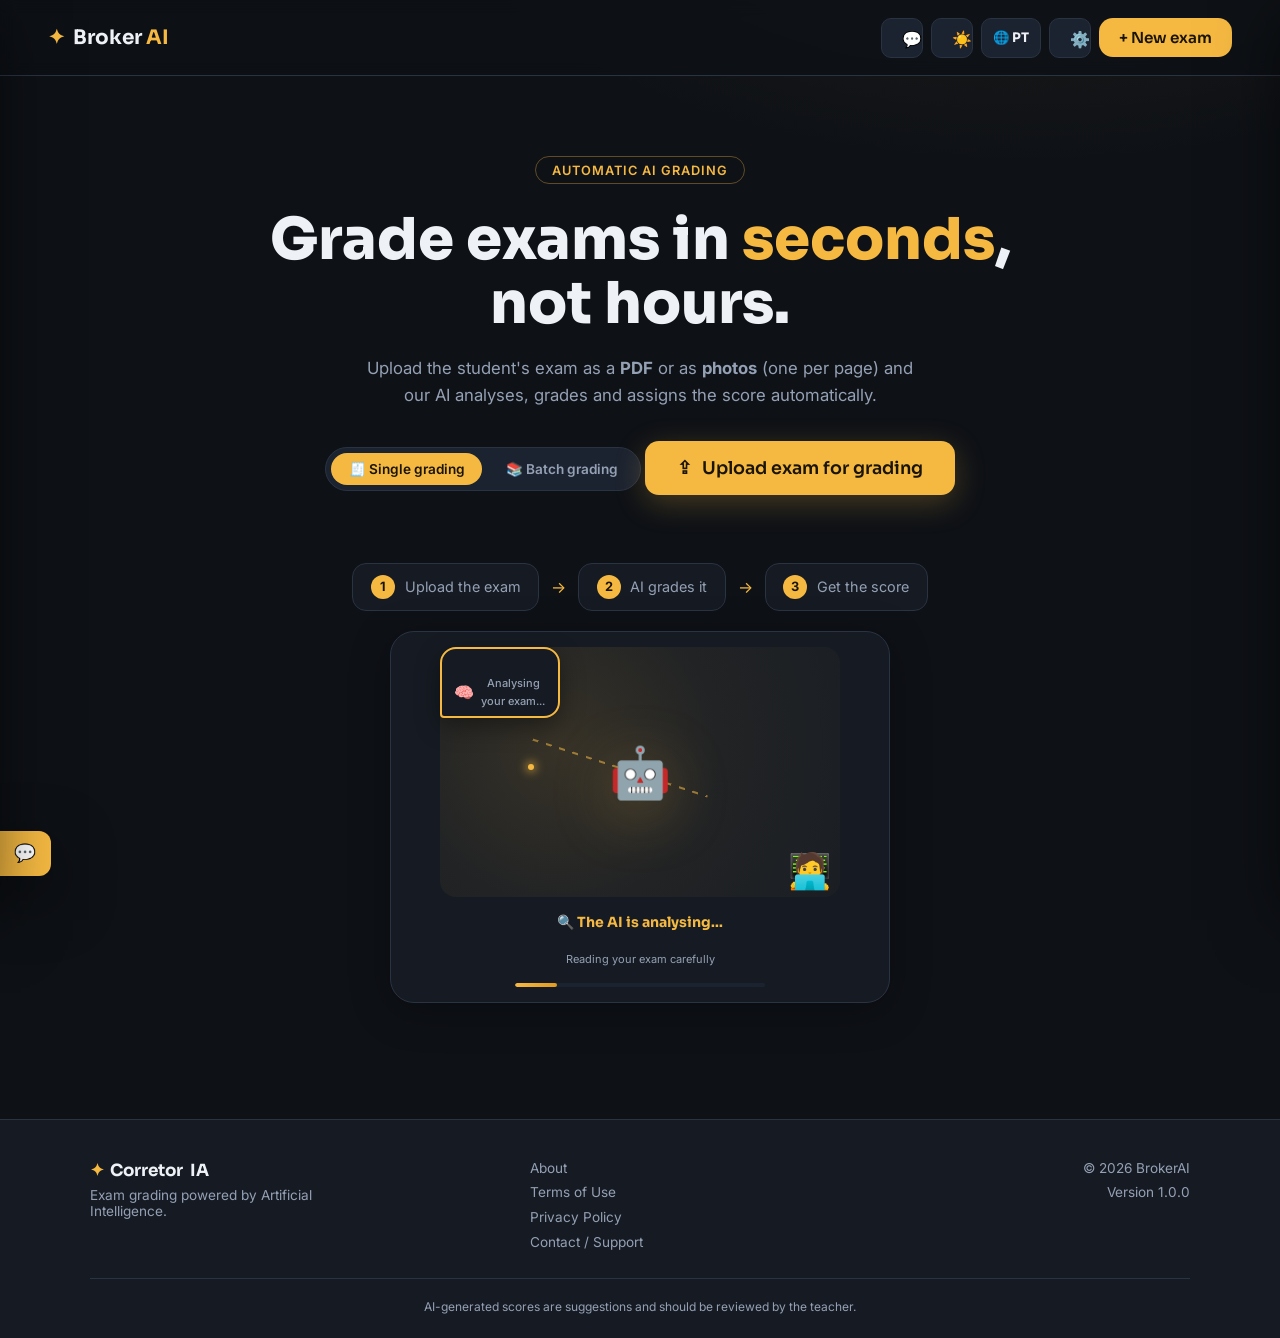
==== commit 593173b0: "update" ====
--- a/frontend/index.html
+++ b/frontend/index.html
@@ -45,7 +45,6 @@
 	<main class="container">
 		<section class="hero">
 			<span class="hero__tag" data-i18n="heroTag">Correção automática com IA</span>
-			<div id="animacaoContainer" class="animacao-wrapper" data-compacto aria-hidden="true"></div>
 			<h1 data-i18n="heroTituloHtml" data-i18n-html="true">Corrige provas em <em>segundos</em>,<br />não em horas.
 			</h1>
 			<p data-i18n="heroParagrafoHtml" data-i18n-html="true">
@@ -74,6 +73,7 @@
 				<div class="passo"><span>3</span> <span data-i18n="passo3">Recebe a nota</span></div>
 			</div>
 
+			<div id="animacaoContainer" class="animacao-wrapper" data-compacto aria-hidden="true"></div>
 		</section>
 
 		<!-- ===== FILA DE PROVAS ===== -->
--- a/frontend/css/style.css
+++ b/frontend/css/style.css
@@ -1339,6 +1339,19 @@
   color: var(--acento);
 }
 
+.btn--perigo:hover {
+  border-color: var(--erro);
+
+  color: var(--erro);
+}
+
+.prova-card__erro-msg {
+  width: 100%;
+  font-size: 0.78rem;
+  color: var(--erro);
+  margin-top: 0.35rem;
+}
+
 .prova-card__acoes {
   display: flex;
 
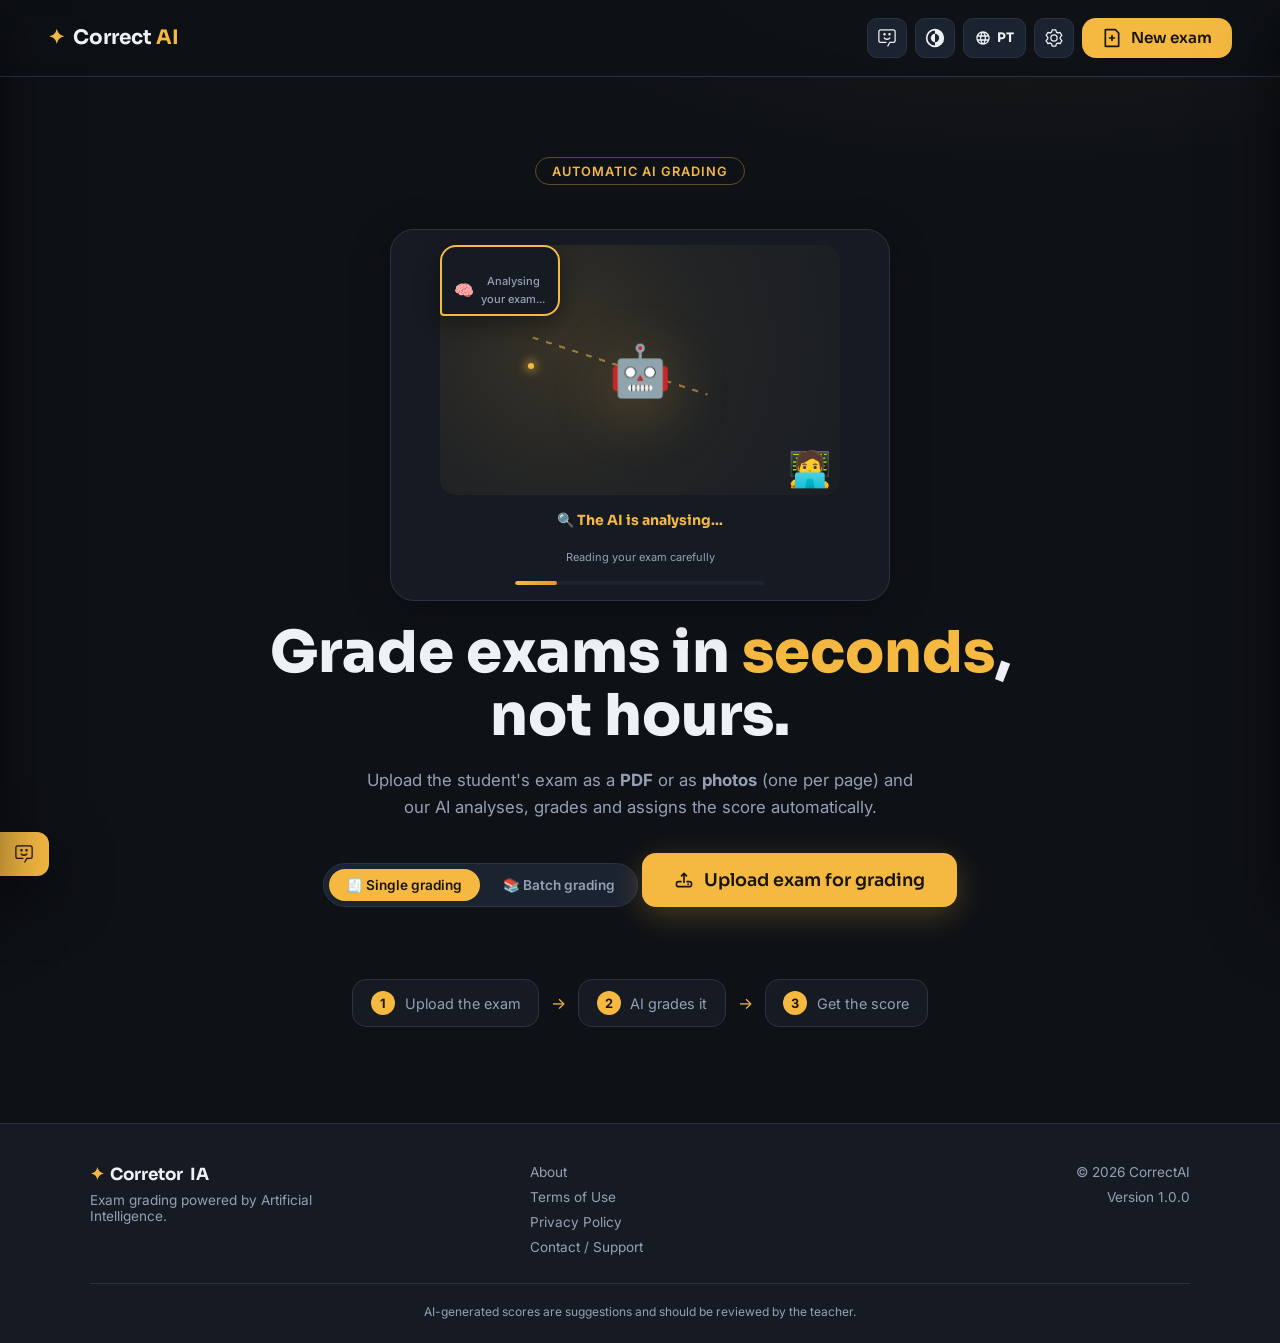
==== commit 8b53cca4: "update frontend, icons in home page" ====
--- a/frontend/index.html
+++ b/frontend/index.html
@@ -4,7 +4,7 @@
 <head>
 	<meta charset="UTF-8" />
 	<meta name="viewport" content="width=device-width, initial-scale=1.0" />
-	<title>BrokerAI — Correção de Provas com Inteligência Artificial</title>
+	<title>CorrectAI — Correção de Provas com Inteligência Artificial</title>
 	<meta name="description"
 		content="Sistema web com IA para correção automática de provas. Carrega provas em PDF ou fotos e recebe a correção." />
 	<link rel="preconnect" href="https://fonts.googleapis.com" />
@@ -22,21 +22,30 @@
 	<header class="topo">
 		<div class="topo__logo">
 			<span class="topo__icone">✦</span>
-			<span>Broker<strong> AI</strong></span>
+			<span>Correct<strong> AI</strong></span>
 		</div>
 		<div class="topo__acoes">
 			<button class="btn btn--icone" id="btnChat" data-i18n-aria="headerChatAria"
-				data-i18n-title="headerChatTitle" aria-label="Abrir chat com a IA" title="Chat com a IA">💬</button>
+				data-i18n-title="headerChatTitle" aria-label="Abrir chat com a IA" title="Chat com a IA">
+				<svg class="icon" aria-hidden="true" focusable="false" fill="currentColor" viewBox="0 0 32 32" xmlns="http://www.w3.org/2000/svg"><defs><style>.cls-1{fill:none;}</style></defs><path d="M16,19a6.9908,6.9908,0,0,1-5.833-3.1287l1.666-1.1074a5.0007,5.0007,0,0,0,8.334,0l1.666,1.1074A6.9908,6.9908,0,0,1,16,19Z"/><path d="M20,8a2,2,0,1,0,2,2A1.9806,1.9806,0,0,0,20,8Z"/><path d="M12,8a2,2,0,1,0,2,2A1.9806,1.9806,0,0,0,12,8Z"/><path d="M17.7358,30,16,29l4-7h6a1.9966,1.9966,0,0,0,2-2V6a1.9966,1.9966,0,0,0-2-2H6A1.9966,1.9966,0,0,0,4,6V20a1.9966,1.9966,0,0,0,2,2h9v2H6a3.9993,3.9993,0,0,1-4-4V6A3.9988,3.9988,0,0,1,6,2H26a3.9988,3.9988,0,0,1,4,4V20a3.9993,3.9993,0,0,1-4,4H21.1646Z"/><rect class="cls-1" width="32" height="32"/></svg>
+			</button>
 			<button class="btn btn--icone" id="btnTema" aria-label="Activar modo claro" title="Modo claro">
-				☀️
-			</button>
-
-			<button class="btn btn--icone" id="btnIdioma" aria-label="Mudar idioma" title="Switch to English">🌐
-				EN</button>
+				<svg class="icon" aria-hidden="true" focusable="false" fill="currentColor" viewBox="0 0 48 48" xmlns="http://www.w3.org/2000/svg"><g><g><g><rect width="48" height="48" fill="none"/><g><path d="M14,24A10,10,0,0,0,24,34V14A10,10,0,0,0,14,24Z"/><path d="M24,2A22,22,0,1,0,46,24,21.9,21.9,0,0,0,24,2ZM6,24A18.1,18.1,0,0,1,24,6v8a10,10,0,0,1,0,20v8A18.1,18.1,0,0,1,6,24Z"/></g></g></g></g></svg>
+			</button>
+
+			<button class="btn btn--icone" id="btnIdioma" aria-label="Mudar idioma" title="Switch to English">
+				<svg class="icon icon--sm" aria-hidden="true" focusable="false" xmlns="http://www.w3.org/2000/svg" fill="currentColor" viewBox="0 0 24 24"><path d="M11.99 2C6.47 2 2 6.48 2 12s4.47 10 9.99 10C17.52 22 22 17.52 22 12S17.52 2 11.99 2zm6.93 6h-2.95c-.32-1.25-.78-2.45-1.38-3.56 1.84.63 3.37 1.91 4.33 3.56zM12 4.04c.83 1.2 1.48 2.53 1.91 3.96h-3.82c.43-1.43 1.08-2.76 1.91-3.96zM4.26 14C4.1 13.36 4 12.69 4 12s.1-1.36.26-2h3.38c-.08.66-.14 1.32-.14 2 0 .68.06 1.34.14 2H4.26zm.82 2h2.95c.32 1.25.78 2.45 1.38 3.56-1.84-.63-3.37-1.9-4.33-3.56zm2.95-8H5.08c.96-1.66 2.49-2.93 4.33-3.56C8.81 5.55 8.35 6.75 8.03 8zM12 19.96c-.83-1.2-1.48-2.53-1.91-3.96h3.82c-.43 1.43-1.08 2.76-1.91 3.96zM14.34 14H9.66c-.09-.66-.16-1.32-.16-2 0-.68.07-1.35.16-2h4.68c.09.65.16 1.32.16 2 0 .68-.07 1.34-.16 2zm.25 5.56c.6-1.11 1.06-2.31 1.38-3.56h2.95c-.96 1.65-2.49 2.93-4.33 3.56zM16.36 14c.08-.66.14-1.32.14-2 0-.68-.06-1.34-.14-2h3.38c.16.64.26 1.31.26 2s-.1 1.36-.26 2h-3.38z"/></svg>
+				<span id="textoBotaoIdioma">EN</span>
+			</button>
 
 			<button class="btn btn--icone" id="btnConfig" data-i18n-aria="headerConfigAria"
-				data-i18n-title="headerConfigTitle" aria-label="Abrir configurações" title="Configurações">⚙️</button>
-			<button class="btn btn--primario" id="btnAbrirModalTopo" data-i18n="headerNovaProva">+ Nova prova</button>
+				data-i18n-title="headerConfigTitle" aria-label="Abrir configurações" title="Configurações">
+				<svg class="icon" aria-hidden="true" focusable="false" viewBox="0 0 1024 1024" xmlns="http://www.w3.org/2000/svg"><path fill="currentColor" d="M600.704 64a32 32 0 0 1 30.464 22.208l35.2 109.376c14.784 7.232 28.928 15.36 42.432 24.512l112.384-24.192a32 32 0 0 1 34.432 15.36L944.32 364.8a32 32 0 0 1-4.032 37.504l-77.12 85.12a357.12 357.12 0 0 1 0 49.024l77.12 85.248a32 32 0 0 1 4.032 37.504l-88.704 153.6a32 32 0 0 1-34.432 15.296L708.8 803.904c-13.44 9.088-27.648 17.28-42.368 24.512l-35.264 109.376A32 32 0 0 1 600.704 960H423.296a32 32 0 0 1-30.464-22.208L357.696 828.48a351.616 351.616 0 0 1-42.56-24.64l-112.32 24.256a32 32 0 0 1-34.432-15.36L79.68 659.2a32 32 0 0 1 4.032-37.504l77.12-85.248a357.12 357.12 0 0 1 0-48.896l-77.12-85.248A32 32 0 0 1 79.68 364.8l88.704-153.6a32 32 0 0 1 34.432-15.296l112.32 24.256c13.568-9.152 27.776-17.408 42.56-24.64l35.2-109.312A32 32 0 0 1 423.232 64H600.64zm-23.424 64H446.72l-36.352 113.088-24.512 11.968a294.113 294.113 0 0 0-34.816 20.096l-22.656 15.36-116.224-25.088-65.28 113.152 79.68 88.192-1.92 27.136a293.12 293.12 0 0 0 0 40.192l1.92 27.136-79.808 88.192 65.344 113.152 116.224-25.024 22.656 15.296a294.113 294.113 0 0 0 34.816 20.096l24.512 11.968L446.72 896h130.688l36.48-113.152 24.448-11.904a288.282 288.282 0 0 0 34.752-20.096l22.592-15.296 116.288 25.024 65.28-113.152-79.744-88.192 1.92-27.136a293.12 293.12 0 0 0 0-40.256l-1.92-27.136 79.808-88.128-65.344-113.152-116.288 24.96-22.592-15.232a287.616 287.616 0 0 0-34.752-20.096l-24.448-11.904L577.344 128zM512 320a192 192 0 1 1 0 384 192 192 0 0 1 0-384zm0 64a128 128 0 1 0 0 256 128 128 0 0 0 0-256z"/></svg>
+			</button>
+			<button class="btn btn--primario" id="btnAbrirModalTopo">
+				<svg class="icon" aria-hidden="true" focusable="false" fill="currentColor" viewBox="0 0 24 24" xmlns="http://www.w3.org/2000/svg"><path d="M4,23H20a1,1,0,0,0,1-1V6a1,1,0,0,0-.293-.707l-4-4A1,1,0,0,0,16,1H4A1,1,0,0,0,3,2V22A1,1,0,0,0,4,23ZM5,3H15.586L19,6.414V21H5Zm11,9a1,1,0,0,1-1,1H13v2a1,1,0,0,1-2,0V13H9a1,1,0,0,1,0-2h2V9a1,1,0,0,1,2,0v2h2A1,1,0,0,1,16,12Z"/></svg>
+				<span data-i18n="headerNovaProva">Nova prova</span>
+			</button>
 		</div>
 	</header>
 
@@ -45,6 +54,8 @@
 	<main class="container">
 		<section class="hero">
 			<span class="hero__tag" data-i18n="heroTag">Correção automática com IA</span>
+			<div id="animacaoContainer" class="animacao-wrapper" data-compacto aria-hidden="true"></div>
+
 			<h1 data-i18n="heroTituloHtml" data-i18n-html="true">Corrige provas em <em>segundos</em>,<br />não em horas.
 			</h1>
 			<p data-i18n="heroParagrafoHtml" data-i18n-html="true">
@@ -61,7 +72,8 @@
 			</div>
 
 			<button class="btn btn--grande" id="btnAbrirModalHero">
-				<span class="btn__icone">⇪</span> <span id="textoBotaoHero" data-i18n="heroBotaoSimples">Carregar prova
+				<svg class="icon" aria-hidden="true" focusable="false" viewBox="0 0 24 24" fill="none" xmlns="http://www.w3.org/2000/svg"><path d="M17 17H17.01M15.6 14H18C18.9319 14 19.3978 14 19.7654 14.1522C20.2554 14.3552 20.6448 14.7446 20.8478 15.2346C21 15.6022 21 16.0681 21 17C21 17.9319 21 18.3978 20.8478 18.7654C20.6448 19.2554 20.2554 19.6448 19.7654 19.8478C19.3978 20 18.9319 20 18 20H6C5.06812 20 4.60218 20 4.23463 19.8478C3.74458 19.6448 3.35523 19.2554 3.15224 18.7654C3 18.3978 3 17.9319 3 17C3 16.0681 3 15.6022 3.15224 15.2346C3.35523 14.7446 3.74458 14.3552 4.23463 14.1522C4.60218 14 5.06812 14 6 14H8.4M12 15V4M12 4L15 7M12 4L9 7" stroke="currentColor" stroke-width="2" stroke-linecap="round" stroke-linejoin="round"/></svg>
+				<span id="textoBotaoHero" data-i18n="heroBotaoSimples">Carregar prova
 					para correção</span>
 			</button>
 
@@ -73,15 +85,16 @@
 				<div class="passo"><span>3</span> <span data-i18n="passo3">Recebe a nota</span></div>
 			</div>
 
-			<div id="animacaoContainer" class="animacao-wrapper" data-compacto aria-hidden="true"></div>
 		</section>
 
 		<!-- ===== FILA DE PROVAS ===== -->
 		<section class="fila" id="secFila" hidden>
 			<div class="fila__topo">
 				<h2 data-i18n="filaTitulo">Provas em análise</h2>
-				<button class="btn btn--pequeno" id="btnExportarTudo" data-i18n="filaExportar">⬇ Exportar tudo
-					(CSV)</button>
+				<button class="btn btn--pequeno" id="btnExportarTudo">
+					<svg class="icon icon--sm" aria-hidden="true" focusable="false" fill="currentColor" viewBox="0 0 1920 1920" xmlns="http://www.w3.org/2000/svg"><path d="M533.333 586.667v106.666h-320v479.997h.422l233.6 213.34H1472.64l233.6-213.34h.43V693.333h-320V586.667h352c41.23 0 74.66 33.429 74.66 74.666v511.997H1856c35.35 0 64 28.66 64 64V1856c0 35.35-28.65 64-64 64H64c-35.346 0-64-28.65-64-64v-618.67c0-35.34 28.654-64 64-64h42.667V661.333c0-41.237 33.429-74.666 74.666-74.666h352ZM172.378 1280h-65.711v533.33H1813.33V1280h-65.71l-233.6 213.33H405.978L172.378 1280ZM1013.33 0v1044.579l228.96-228.958 75.42 75.425L960 1248.76 602.288 891.046l75.424-75.425 228.955 228.955V0h106.663Z" fill-rule="evenodd"/></svg>
+					<span data-i18n="filaExportar">Exportar tudo (CSV)</span>
+				</button>
 			</div>
 			<div class="fila__lista" id="listaProvas"></div>
 		</section>
@@ -104,7 +117,7 @@
 			</nav>
 
 			<div class="rodape__meta">
-				<span>© <span id="rodapeAno">2026</span> BrokerAI</span>
+				<span>© <span id="rodapeAno">2026</span> CorrectAI</span>
 				<span data-i18n="rodapeVersao">Versão 1.0.0</span>
 			</div>
 		</div>
@@ -228,8 +241,9 @@
 				<!-- Pré-visualização das fotos -->
 				<div class="preview-fotos" id="previewFotos"></div>
 
-				<button type="submit" class="btn btn--primario btn--largo" id="btnSubmeter" data-i18n="btnEnviar">
-					Enviar para correção
+				<button type="submit" class="btn btn--primario btn--largo" id="btnSubmeter">
+					<svg class="icon" aria-hidden="true" focusable="false" viewBox="0 0 24 24" fill="none" xmlns="http://www.w3.org/2000/svg"><path d="M10.3009 13.6949L20.102 3.89742M10.5795 14.1355L12.8019 18.5804C13.339 19.6545 13.6075 20.1916 13.9458 20.3356C14.2394 20.4606 14.575 20.4379 14.8492 20.2747C15.1651 20.0866 15.3591 19.5183 15.7472 18.3818L19.9463 6.08434C20.2845 5.09409 20.4535 4.59896 20.3378 4.27142C20.2371 3.98648 20.013 3.76234 19.7281 3.66167C19.4005 3.54595 18.9054 3.71502 17.9151 4.05315L5.61763 8.2523C4.48114 8.64037 3.91289 8.83441 3.72478 9.15032C3.56153 9.42447 3.53891 9.76007 3.66389 10.0536C3.80791 10.3919 4.34498 10.6605 5.41912 11.1975L9.86397 13.42C10.041 13.5085 10.1295 13.5527 10.2061 13.6118C10.2742 13.6643 10.3352 13.7253 10.3876 13.7933C10.4468 13.87 10.491 13.9585 10.5795 14.1355Z" stroke="currentColor" stroke-width="2" stroke-linecap="round" stroke-linejoin="round"/></svg>
+					<span data-i18n="btnEnviar">Enviar para correção</span>
 				</button>
 			</form>
 		</div>
@@ -251,8 +265,10 @@
 			<div class="lote-acoes">
 				<button type="button" class="btn btn--pequeno" id="btnAdicionarAluno" data-i18n="loteAdicionar">+
 					Adicionar estudante</button>
-				<button type="button" class="btn btn--primario btn--largo" id="btnEnviarLote"
-					data-i18n="loteEnviar">Enviar lote para correção</button>
+				<button type="button" class="btn btn--primario btn--largo" id="btnEnviarLote">
+					<svg class="icon" aria-hidden="true" focusable="false" viewBox="0 0 24 24" fill="none" xmlns="http://www.w3.org/2000/svg"><path d="M10.3009 13.6949L20.102 3.89742M10.5795 14.1355L12.8019 18.5804C13.339 19.6545 13.6075 20.1916 13.9458 20.3356C14.2394 20.4606 14.575 20.4379 14.8492 20.2747C15.1651 20.0866 15.3591 19.5183 15.7472 18.3818L19.9463 6.08434C20.2845 5.09409 20.4535 4.59896 20.3378 4.27142C20.2371 3.98648 20.013 3.76234 19.7281 3.66167C19.4005 3.54595 18.9054 3.71502 17.9151 4.05315L5.61763 8.2523C4.48114 8.64037 3.91289 8.83441 3.72478 9.15032C3.56153 9.42447 3.53891 9.76007 3.66389 10.0536C3.80791 10.3919 4.34498 10.6605 5.41912 11.1975L9.86397 13.42C10.041 13.5085 10.1295 13.5527 10.2061 13.6118C10.2742 13.6643 10.3352 13.7253 10.3876 13.7933C10.4468 13.87 10.491 13.9585 10.5795 14.1355Z" stroke="currentColor" stroke-width="2" stroke-linecap="round" stroke-linejoin="round"/></svg>
+					<span data-i18n="loteEnviar">Enviar lote para correção</span>
+				</button>
 			</div>
 		</div>
 	</div>
@@ -281,8 +297,10 @@
 
 			<div class="relatorio-resumo" id="relatorioResumo"></div>
 
-			<button type="button" class="btn btn--primario btn--largo" id="btnExportarLote"
-				data-i18n="relatorioExportar">⬇ Exportar relatório (CSV)</button>
+			<button type="button" class="btn btn--primario btn--largo" id="btnExportarLote">
+				<svg class="icon" aria-hidden="true" focusable="false" viewBox="0 0 512 512" version="1.1" xmlns="http://www.w3.org/2000/svg" xmlns:xlink="http://www.w3.org/1999/xlink"><g stroke="none" stroke-width="1" fill="none" fill-rule="evenodd"><g fill="currentColor" transform="translate(42.666667, 85.333333)"><path d="M341.333333,1.42108547e-14 L426.666667,85.3333333 L426.666667,341.333333 L3.55271368e-14,341.333333 L3.55271368e-14,1.42108547e-14 L341.333333,1.42108547e-14 Z M330.666667,42.6666667 L42.6666667,42.6666667 L42.6666667,298.666667 L384,298.666667 L384,96 L330.666667,42.6666667 Z M106.666667,85.3333333 L106.666,234.666 L341.333333,234.666667 L341.333333,256 L85.3333333,256 L85.3333333,85.3333333 L106.666667,85.3333333 Z M170.666667,149.333333 L170.666667,213.333333 L128,213.333333 L128,149.333333 L170.666667,149.333333 Z M234.666667,106.666667 L234.666667,213.333333 L192,213.333333 L192,106.666667 L234.666667,106.666667 Z M298.666667,170.666667 L298.666667,213.333333 L256,213.333333 L256,170.666667 L298.666667,170.666667 Z"></path></g></g></svg>
+				<span data-i18n="relatorioExportar">Exportar relatório (CSV)</span>
+			</button>
 		</div>
 	</div>
 
@@ -300,10 +318,14 @@
 		<form class="chat__form" id="chatForm">
 			<input type="text" id="chatInput" placeholder="Escreve a tua mensagem…"
 				data-i18n-placeholder="chatPlaceholder" autocomplete="off" />
-			<button type="submit" class="btn btn--primario" aria-label="Enviar">➤</button>
+			<button type="submit" class="btn btn--primario" aria-label="Enviar">
+				<svg class="icon icon--sm" aria-hidden="true" focusable="false" viewBox="0 0 24 24" fill="none" xmlns="http://www.w3.org/2000/svg"><path d="M10.3009 13.6949L20.102 3.89742M10.5795 14.1355L12.8019 18.5804C13.339 19.6545 13.6075 20.1916 13.9458 20.3356C14.2394 20.4606 14.575 20.4379 14.8492 20.2747C15.1651 20.0866 15.3591 19.5183 15.7472 18.3818L19.9463 6.08434C20.2845 5.09409 20.4535 4.59896 20.3378 4.27142C20.2371 3.98648 20.013 3.76234 19.7281 3.66167C19.4005 3.54595 18.9054 3.71502 17.9151 4.05315L5.61763 8.2523C4.48114 8.64037 3.91289 8.83441 3.72478 9.15032C3.56153 9.42447 3.53891 9.76007 3.66389 10.0536C3.80791 10.3919 4.34498 10.6605 5.41912 11.1975L9.86397 13.42C10.041 13.5085 10.1295 13.5527 10.2061 13.6118C10.2742 13.6643 10.3352 13.7253 10.3876 13.7933C10.4468 13.87 10.491 13.9585 10.5795 14.1355Z" stroke="currentColor" stroke-width="2" stroke-linecap="round" stroke-linejoin="round"/></svg>
+			</button>
 		</form>
 	</aside>
-	<button class="chat__abrir" id="btnAbrirChat" data-i18n-aria="chatAbrirAria" aria-label="Mostrar chat">💬</button>
+	<button class="chat__abrir" id="btnAbrirChat" data-i18n-aria="chatAbrirAria" aria-label="Mostrar chat">
+		<svg class="icon" aria-hidden="true" focusable="false" fill="currentColor" viewBox="0 0 32 32" xmlns="http://www.w3.org/2000/svg"><defs><style>.cls-1{fill:none;}</style></defs><path d="M16,19a6.9908,6.9908,0,0,1-5.833-3.1287l1.666-1.1074a5.0007,5.0007,0,0,0,8.334,0l1.666,1.1074A6.9908,6.9908,0,0,1,16,19Z"/><path d="M20,8a2,2,0,1,0,2,2A1.9806,1.9806,0,0,0,20,8Z"/><path d="M12,8a2,2,0,1,0,2,2A1.9806,1.9806,0,0,0,12,8Z"/><path d="M17.7358,30,16,29l4-7h6a1.9966,1.9966,0,0,0,2-2V6a1.9966,1.9966,0,0,0-2-2H6A1.9966,1.9966,0,0,0,4,6V20a1.9966,1.9966,0,0,0,2,2h9v2H6a3.9993,3.9993,0,0,1-4-4V6A3.9988,3.9988,0,0,1,6,2H26a3.9988,3.9988,0,0,1,4,4V20a3.9993,3.9993,0,0,1-4,4H21.1646Z"/><rect class="cls-1" width="32" height="32"/></svg>
+	</button>
 
 	<!-- ===== PAINEL LATERAL DIREITO: CONFIGURAÇÕES ===== -->
 	<aside class="config" id="painelConfig" aria-label="Configurações de avaliação">
--- a/frontend/css/style.css
+++ b/frontend/css/style.css
@@ -170,6 +170,11 @@
 
   font-size: 0.95rem;
 
+  display: inline-flex;
+  align-items: center;
+  justify-content: center;
+  gap: 0.55rem;
+
   transition: var(--transicao);
 }
 
@@ -878,14 +883,26 @@
 
   width: 2.5rem;
   height: 2.5rem;
+  padding: 0;
 
   border-radius: 10px;
 
   font-size: 1rem;
 
+  display: flex;
+  align-items: center;
+  justify-content: center;
+
   cursor: pointer;
 
   transition: var(--transicao);
+}
+
+/* Botão de idioma tem texto (EN/PT) além do ícone, por isso precisa de largura livre */
+#btnIdioma.btn--icone {
+  width: auto;
+  padding: 0 0.7rem;
+  gap: 0.35rem;
 }
 
 .btn--icone:hover {
@@ -1085,6 +1102,10 @@
   border-radius: 0 12px 12px 0;
 
   padding: 0.75rem 0.9rem;
+
+  display: flex;
+  align-items: center;
+  justify-content: center;
 
   font-size: 1.1rem;
 
@@ -2021,3 +2042,22 @@
   }
 
 }
+
+.icon {
+    width: 20px;
+    height: 20px;
+    flex-shrink: 0;
+
+    display: inline-block;
+    vertical-align: middle;
+
+    /* SVG embutido diretamente no HTML: herda a cor do texto do botão
+       via currentColor (fill/stroke), por isso acompanha o tema claro/escuro
+       automaticamente através das variáveis --texto / --acento-texto. */
+    color: currentColor;
+}
+
+.icon--sm {
+    width: 16px;
+    height: 16px;
+}
